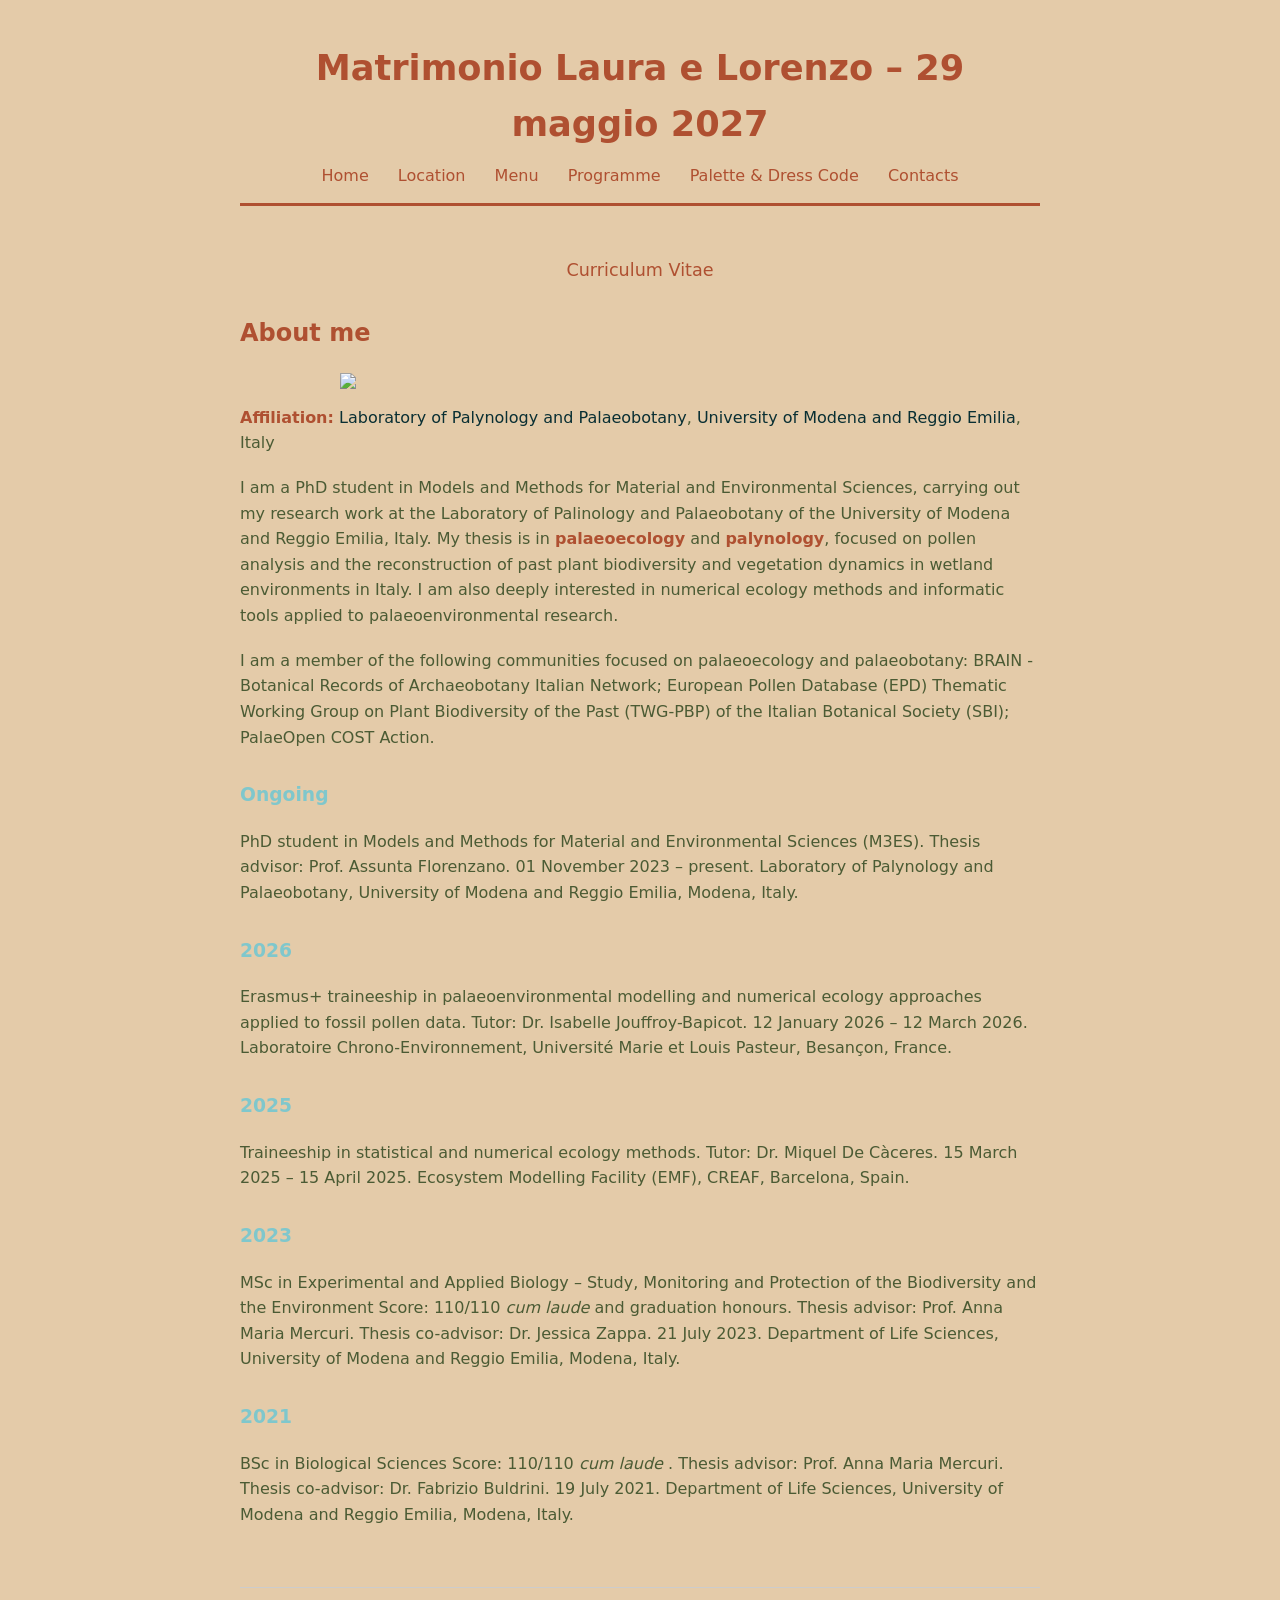
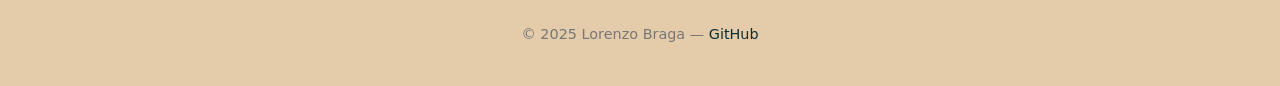
==== contacts.html @ 08efed35 "Create contacts.html" ====
<!DOCTYPE html>
<html lang="en">
<head>
  <meta charset="UTF-8">
  <meta name="viewport" content="width=device-width, initial-scale=1.0">
  <title>L&L 2027 &#9829;</title>
  <link rel="icon" type="image/png" href="favicon.png">
  <link rel="stylesheet" href="style.css">
</head>
<body>
  <header>
    <h1>Matrimonio Laura e Lorenzo &ndash; 29 maggio 2027</h1>
      <nav>
      <a href="index.html">Home</a>
      <a href="location.html">Location</a>
      <a href="menu.html">Menu</a>
      <a href="programme.html">Programme</a>
      <a href="palette-dress.html">Palette & Dress Code</a>
      <a href="contacts.html">Contacts</a>
    </nav>
  </header>

  <main>
	<nav class="allpurpose-nav">
    <a href="#curriculum-vitae">Curriculum Vitae</a>
    </nav>

    <section id="about-picture">
      <h2>About me</h2>
      <img src="profile.jpeg" class="photo" style="display:block; margin:auto; max-width:600px; height:auto;">
      </section>

    <section id="affiliation">
<p>
  <strong>Affiliation:</strong>
  <a href="http://www.palinopaleobot.unimore.it/site/home.html">Laboratory of Palynology and Palaeobotany</a>, 
  <a href="https://www.unimore.it/en">University of Modena and Reggio Emilia</a>, Italy
</p>
    </section>

    <section id="about">
      <p>
        I am a PhD student in Models and Methods for Material and Environmental Sciences, carrying out my research work at the Laboratory of 
        Palinology and Palaeobotany of the University of Modena and Reggio Emilia, Italy. My thesis is in <strong>palaeoecology</strong> and <strong>palynology</strong>, 
        focused on pollen analysis and the reconstruction of past plant biodiversity and vegetation dynamics in wetland environments in Italy. 
        I am also deeply interested in numerical ecology methods and informatic tools applied to palaeoenvironmental research.
      </p>
      <p>
  	    I am a member of the following communities focused on palaeoecology and palaeobotany: BRAIN - Botanical Records of Archaeobotany Italian Network; European Pollen Database (EPD)
        Thematic Working Group on Plant Biodiversity of the Past (TWG-PBP) of the Italian Botanical Society (SBI); 
        PalaeOpen COST Action.
      </p>
    </section>

	<section id="curriculum-vitae">
      <h3>Ongoing</h3>
	  <p>
	  PhD student in Models and Methods for Material and Environmental Sciences (M3ES).
	  Thesis advisor: Prof. Assunta Florenzano.
	  01 November 2023 &ndash; present.
      Laboratory of Palynology and Palaeobotany, University of Modena and Reggio Emilia, Modena, Italy.
	  </p>
	<h3>2026</h3>
    <p>
	  Erasmus+ traineeship in palaeoenvironmental modelling and numerical ecology approaches applied to fossil pollen data.
	  Tutor: Dr. Isabelle Jouffroy-Bapicot.
	  12 January 2026 &ndash; 12 March 2026.
      Laboratoire Chrono-Environnement, Université Marie et Louis Pasteur, Besançon, France.
    </p>
	
	<h3>2025</h3>
    <p>
	 Traineeship in statistical and numerical ecology methods.
	 Tutor: Dr. Miquel De Càceres.
	 15 March 2025 &ndash; 15 April 2025.
	 Ecosystem Modelling Facility (EMF), CREAF, Barcelona, Spain.
    </p>
	
    <h3>2023</h3> 
    <p>
	MSc in Experimental and Applied Biology &ndash; Study, Monitoring and Protection of the Biodiversity and the Environment
	Score: 110/110 <em> cum laude </em> and graduation honours.
	Thesis advisor: Prof. Anna Maria Mercuri.
	Thesis co-advisor: Dr. Jessica Zappa.
	21 July 2023.
	Department of Life Sciences, University of Modena and Reggio Emilia, Modena, Italy.
    </p>
	
	<h3>2021</h3>
	 <p>
    BSc in Biological Sciences
	Score: 110/110 <em> cum laude </em>.
	Thesis advisor: Prof. Anna Maria Mercuri.
	Thesis co-advisor: Dr. Fabrizio Buldrini.
	19 July 2021.
	Department of Life Sciences, University of Modena and Reggio Emilia, Modena, Italy.
      </p>
	  
    </section>
	
  </main>

  <footer>
    <p>© 2025 Lorenzo Braga — <a href="https://github.com/bragalorenzo">GitHub</a></p>
  </footer>
</body>
</html>
---- style.css ----
/* ==============================
   PALETTE & GLOBAL VARS
   ============================== */
:root {
  --primary: #AF5031;       /* Terracotta */
  --primary-light: #FDABA5; /* Cherry Blossom */
  --accent: #7FC7CC;        /* Sky Blue */
  --accent-dark: #092F33;   /* Deep Sea */
  --background: #E4CBA9; /* Sand */
  --text: #4B5B34; /* Moss Green */
}

/* ==============================
   BODY STRUCTURE
   ============================== */
body {
  font-family: system-ui, sans-serif;
  max-width: 800px;
  margin: 40px auto;
  line-height: 1.6;
  color: var(--text);
  background-color: var(--background);
  padding: 0 20px;
}

/* ==============================
   HEADER & MAIN NAV
   ============================== */
header {
  text-align: center;
  margin-bottom: 50px;
  border-bottom: 3px solid var(--primary);
  padding-bottom: 15px;
}

h1 {
  font-size: 2.2em;
  color: var(--primary);
  margin-bottom: 0.2em;
}

nav {
  margin-top: 10px;
}

nav a {
  margin: 0 12px;
  text-decoration: none;
  color: var(--primary);
  font-weight: 500;
  transition: color 0.2s ease, border-bottom 0.2s ease;
}

nav a:hover {
  color: var(--accent);
  border-bottom: 2px solid var(--accent);
}

/* ==============================
   ALL-PURPOSE NAV
   ============================== */

.allpurpose-nav {
  text-align: center;
  margin: 1.5em auto;
   width: 100%;
  font-size: 1.1em;
}

.allpurpose-nav a{
  color: var(--primary);
  text-decoration: none;
  margin: 0 0.5em;
   transition: color 0.2s ease, border-bottom 0.2s ease;
}

/* Visited */
.allpurpose-nav a:visited {
  color: var(--primary);
}

/* hover */

.allpurpose-nav a:hover {
  color: var(--accent);
  border-bottom: 2px solid var(--accent);
  text-decoration: none;
}

/* ==============================
   CONTENT
   ============================== */
main h2 {
  color: var(--primary);
  margin-top: 30px;
}

main h3 {
  color: var(--accent);
  margin-top: 30px;
}

main p {
  margin-bottom: 1.2em;
}

main a,
main a:visited {
  color: var(--accent-dark);
  text-decoration: none;
}

main a:hover {
  color: var(--primary-light);
  text-decoration: underline;
}

strong {
  color: var(--primary);
}

.photo {
  display: block;
  margin: 0 auto 20px
  max-width: 50%;
}

/* ==============================
   FOOTER
   ============================== */
footer {
  text-align: center;
  margin-top: 60px;
  font-size: 0.9em;
  color: #777;
  border-top: 1px solid #ccc;
  padding-top: 20px;
}

footer a {
  color: var(--accent-dark);
  text-decoration: none;
}

footer a:hover {
  color: var(--primary-light);
  text-decoration: underline;
}

/* ==============================
   BUTTONS & HIGHLIGHTS
   ============================== */
button, .btn {
  background-color: var(--primary);
  color: white;
  border: none;
  border-radius: 5px;
  padding: 8px 16px;
  cursor: pointer;
  transition: background-color 0.2s ease;
}

button:hover, .btn:hover {
  background-color: var(--accent-dark);
}

/* ==============================
   IMAGE LINKS
   ============================== */

.image-link img {
  max-width: 200px;
  height: auto;
  display: block;
  margin: 1em auto;
  transition: transform 0.25s ease;
}

.image-link img:hover {
  transform: scale(1.1);
}

/* ==============================
   CONTACTS
   ============================== */
#contacts {
  text-align: center;
  margin: 50px 0;
}

.contact-links {
  display: flex;
  flex-wrap: wrap;
  justify-content: center;
  gap: 30px;
  margin-top: 20px;
}

.contact-icon {
  height: 60px;
  transition: transform 0.2s ease;
}

.contact-icon:hover {
  transform: scale(1.1);
}

.contact-emails {
  margin-top: 30px;
}

.contact-emails a:hover {
  color: var(--primary-light);
  text-decoration: underline;
}

.contact-emails p {
  margin: 5px 0;
  font-size: 1.1rem;
}

.contact-invite {
  margin-top: 25px;
  font-style: italic;
  font-size: 1.2rem;
}
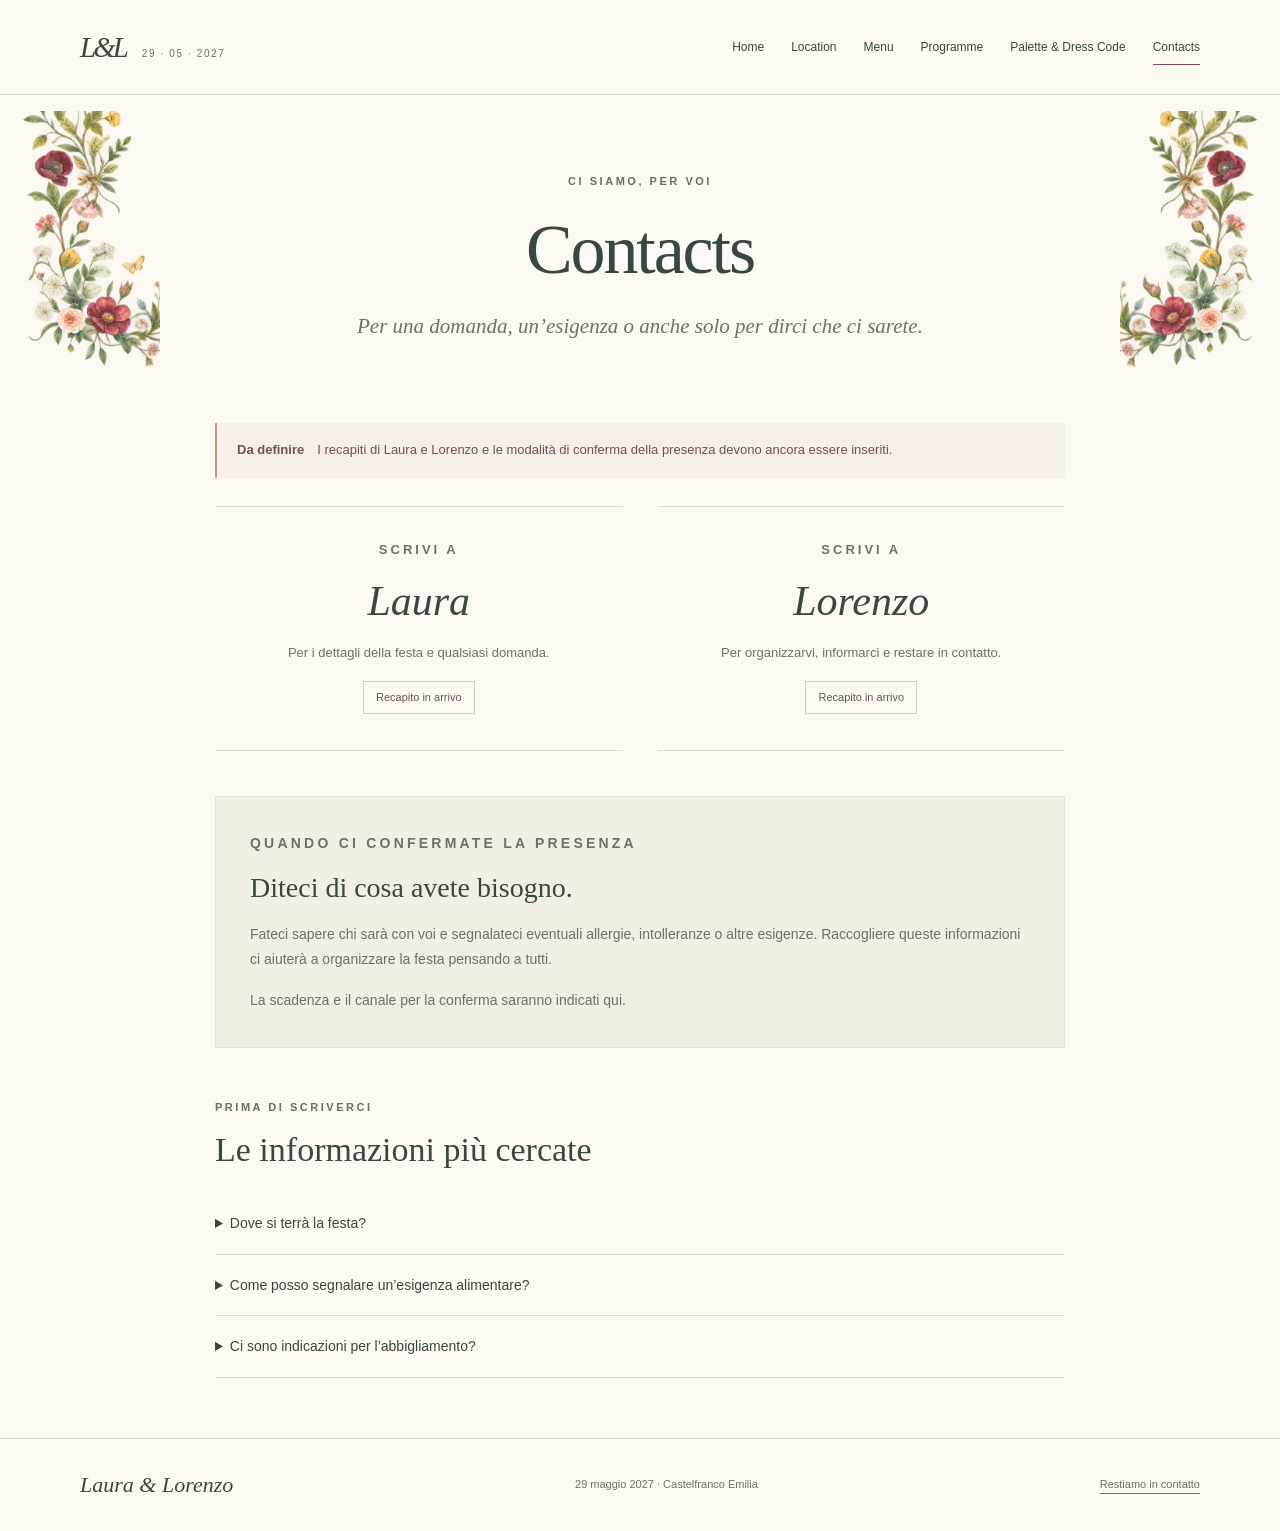
==== commit d8accba2: "Design overhaul First site draft" ====
--- a/contacts.html
+++ b/contacts.html
@@ -1,107 +1,7 @@
 <!DOCTYPE html>
-<html lang="en">
-<head>
-  <meta charset="UTF-8">
-  <meta name="viewport" content="width=device-width, initial-scale=1.0">
-  <title>L&L 2027 &#9829;</title>
-  <link rel="icon" type="image/png" href="favicon.png">
-  <link rel="stylesheet" href="style.css">
-</head>
-<body>
-  <header>
-    <h1>Matrimonio Laura e Lorenzo &ndash; 29 maggio 2027</h1>
-      <nav>
-      <a href="index.html">Home</a>
-      <a href="location.html">Location</a>
-      <a href="menu.html">Menu</a>
-      <a href="programme.html">Programme</a>
-      <a href="palette-dress.html">Palette & Dress Code</a>
-      <a href="contacts.html">Contacts</a>
-    </nav>
-  </header>
-
-  <main>
-	<nav class="allpurpose-nav">
-    <a href="#curriculum-vitae">Curriculum Vitae</a>
-    </nav>
-
-    <section id="about-picture">
-      <h2>About me</h2>
-      <img src="profile.jpeg" class="photo" style="display:block; margin:auto; max-width:600px; height:auto;">
-      </section>
-
-    <section id="affiliation">
-<p>
-  <strong>Affiliation:</strong>
-  <a href="http://www.palinopaleobot.unimore.it/site/home.html">Laboratory of Palynology and Palaeobotany</a>, 
-  <a href="https://www.unimore.it/en">University of Modena and Reggio Emilia</a>, Italy
-</p>
-    </section>
-
-    <section id="about">
-      <p>
-        I am a PhD student in Models and Methods for Material and Environmental Sciences, carrying out my research work at the Laboratory of 
-        Palinology and Palaeobotany of the University of Modena and Reggio Emilia, Italy. My thesis is in <strong>palaeoecology</strong> and <strong>palynology</strong>, 
-        focused on pollen analysis and the reconstruction of past plant biodiversity and vegetation dynamics in wetland environments in Italy. 
-        I am also deeply interested in numerical ecology methods and informatic tools applied to palaeoenvironmental research.
-      </p>
-      <p>
-  	    I am a member of the following communities focused on palaeoecology and palaeobotany: BRAIN - Botanical Records of Archaeobotany Italian Network; European Pollen Database (EPD)
-        Thematic Working Group on Plant Biodiversity of the Past (TWG-PBP) of the Italian Botanical Society (SBI); 
-        PalaeOpen COST Action.
-      </p>
-    </section>
-
-	<section id="curriculum-vitae">
-      <h3>Ongoing</h3>
-	  <p>
-	  PhD student in Models and Methods for Material and Environmental Sciences (M3ES).
-	  Thesis advisor: Prof. Assunta Florenzano.
-	  01 November 2023 &ndash; present.
-      Laboratory of Palynology and Palaeobotany, University of Modena and Reggio Emilia, Modena, Italy.
-	  </p>
-	<h3>2026</h3>
-    <p>
-	  Erasmus+ traineeship in palaeoenvironmental modelling and numerical ecology approaches applied to fossil pollen data.
-	  Tutor: Dr. Isabelle Jouffroy-Bapicot.
-	  12 January 2026 &ndash; 12 March 2026.
-      Laboratoire Chrono-Environnement, Université Marie et Louis Pasteur, Besançon, France.
-    </p>
-	
-	<h3>2025</h3>
-    <p>
-	 Traineeship in statistical and numerical ecology methods.
-	 Tutor: Dr. Miquel De Càceres.
-	 15 March 2025 &ndash; 15 April 2025.
-	 Ecosystem Modelling Facility (EMF), CREAF, Barcelona, Spain.
-    </p>
-	
-    <h3>2023</h3> 
-    <p>
-	MSc in Experimental and Applied Biology &ndash; Study, Monitoring and Protection of the Biodiversity and the Environment
-	Score: 110/110 <em> cum laude </em> and graduation honours.
-	Thesis advisor: Prof. Anna Maria Mercuri.
-	Thesis co-advisor: Dr. Jessica Zappa.
-	21 July 2023.
-	Department of Life Sciences, University of Modena and Reggio Emilia, Modena, Italy.
-    </p>
-	
-	<h3>2021</h3>
-	 <p>
-    BSc in Biological Sciences
-	Score: 110/110 <em> cum laude </em>.
-	Thesis advisor: Prof. Anna Maria Mercuri.
-	Thesis co-advisor: Dr. Fabrizio Buldrini.
-	19 July 2021.
-	Department of Life Sciences, University of Modena and Reggio Emilia, Modena, Italy.
-      </p>
-	  
-    </section>
-	
-  </main>
-
-  <footer>
-    <p>© 2025 Lorenzo Braga — <a href="https://github.com/bragalorenzo">GitHub</a></p>
-  </footer>
-</body>
-</html>
+<html lang="it"><head><meta charset="utf-8"><meta name="viewport" content="width=device-width, initial-scale=1"><title>Contacts · Laura e Lorenzo · 29 maggio 2027</title><meta name="description" content="Il matrimonio di Laura e Lorenzo, 29 maggio 2027. Il programma, la location e tutte le informazioni per festeggiare insieme."><meta name="theme-color" content="#fcf9f3"><link rel="icon" type="image/png" href="favicon.png"><link rel="stylesheet" href="style.css"><script src="site.js" defer></script></head><body><a class="skip-link" href="#main">Vai al contenuto</a>
+<header class="site-header"><div class="wrap header-inner">
+<a class="brand" href="index.html" aria-label="Laura e Lorenzo, Home"><span class="monogram">L&amp;L</span><span class="brand-date">29 · 05 · 2027</span></a>
+<button class="menu-toggle" aria-expanded="true" aria-controls="main-navigation">Menu</button>
+<nav id="main-navigation" class="navigation" aria-label="Navigazione principale"><a href="index.html">Home</a><a href="location.html">Location</a><a href="menu.html">Menu</a><a href="programme.html">Programme</a><a href="palette-dress.html">Palette & Dress Code</a><a href="contacts.html" aria-current="page">Contacts</a></nav>
+</div></header><main id="main"><div class="page-heading"><p class="eyebrow">Ci siamo, per voi</p><h1>Contacts</h1><p class="lede">Per una domanda, un’esigenza o anche solo per dirci che ci sarete.</p></div><div class="wrap page-main"><div class="narrow"><div class="draft-note"><strong>Da definire</strong><span>I recapiti di Laura e Lorenzo e le modalità di conferma della presenza devono ancora essere inseriti.</span></div><div class="contacts-grid"><section class="contact-card"><p class="eyebrow">Scrivi a</p><h2>Laura</h2><p>Per i dettagli della festa e qualsiasi domanda.</p><span class="availability">Recapito in arrivo</span></section><section class="contact-card"><p class="eyebrow">Scrivi a</p><h2>Lorenzo</h2><p>Per organizzarvi, informarci e restare in contatto.</p><span class="availability">Recapito in arrivo</span></section></div><aside class="panel"><p class="eyebrow">Quando ci confermate la presenza</p><h3>Diteci di cosa avete bisogno.</h3><p>Fateci sapere chi sarà con voi e segnalateci eventuali allergie, intolleranze o altre esigenze. Raccogliere queste informazioni ci aiuterà a organizzare la festa pensando a tutti.</p><p>La scadenza e il canale per la conferma saranno indicati qui.</p></aside><section class="faq"><p class="eyebrow">Prima di scriverci</p><h2>Le informazioni più cercate</h2><details><summary>Dove si terrà la festa?</summary><p>All’Agriturismo La Lupa, a Castelfranco Emilia (MO). Trovate la mappa e i collegamenti utili nella pagina <a href="location.html">Location</a>.</p></details><details><summary>Come posso segnalare un’esigenza alimentare?</summary><p>Comunicandola a Laura o Lorenzo quando confermate la presenza. I recapiti saranno aggiunti a questa pagina.</p></details><details><summary>Ci sono indicazioni per l’abbigliamento?</summary><p>La pagina <a href="palette-dress.html">Palette &amp; Dress Code</a> raccoglie la proposta di colori e abbigliamento. Le indicazioni definitive saranno confermate qui sul sito.</p></details></section></div></div></main><footer class="site-footer"><div class="wrap footer-inner"><span class="footer-signature">Laura &amp; Lorenzo</span><span>29 maggio 2027 · Castelfranco Emilia</span><a href="contacts.html">Restiamo in contatto</a></div></footer></body></html>
--- a/style.css
+++ b/style.css
@@ -1,226 +1,9 @@
-/* ==============================
-   PALETTE & GLOBAL VARS
-   ============================== */
-:root {
-  --primary: #AF5031;       /* Terracotta */
-  --primary-light: #FDABA5; /* Cherry Blossom */
-  --accent: #7FC7CC;        /* Sky Blue */
-  --accent-dark: #092F33;   /* Deep Sea */
-  --background: #E4CBA9; /* Sand */
-  --text: #4B5B34; /* Moss Green */
-}
-
-/* ==============================
-   BODY STRUCTURE
-   ============================== */
-body {
-  font-family: system-ui, sans-serif;
-  max-width: 800px;
-  margin: 40px auto;
-  line-height: 1.6;
-  color: var(--text);
-  background-color: var(--background);
-  padding: 0 20px;
-}
-
-/* ==============================
-   HEADER & MAIN NAV
-   ============================== */
-header {
-  text-align: center;
-  margin-bottom: 50px;
-  border-bottom: 3px solid var(--primary);
-  padding-bottom: 15px;
-}
-
-h1 {
-  font-size: 2.2em;
-  color: var(--primary);
-  margin-bottom: 0.2em;
-}
-
-nav {
-  margin-top: 10px;
-}
-
-nav a {
-  margin: 0 12px;
-  text-decoration: none;
-  color: var(--primary);
-  font-weight: 500;
-  transition: color 0.2s ease, border-bottom 0.2s ease;
-}
-
-nav a:hover {
-  color: var(--accent);
-  border-bottom: 2px solid var(--accent);
-}
-
-/* ==============================
-   ALL-PURPOSE NAV
-   ============================== */
-
-.allpurpose-nav {
-  text-align: center;
-  margin: 1.5em auto;
-   width: 100%;
-  font-size: 1.1em;
-}
-
-.allpurpose-nav a{
-  color: var(--primary);
-  text-decoration: none;
-  margin: 0 0.5em;
-   transition: color 0.2s ease, border-bottom 0.2s ease;
-}
-
-/* Visited */
-.allpurpose-nav a:visited {
-  color: var(--primary);
-}
-
-/* hover */
-
-.allpurpose-nav a:hover {
-  color: var(--accent);
-  border-bottom: 2px solid var(--accent);
-  text-decoration: none;
-}
-
-/* ==============================
-   CONTENT
-   ============================== */
-main h2 {
-  color: var(--primary);
-  margin-top: 30px;
-}
-
-main h3 {
-  color: var(--accent);
-  margin-top: 30px;
-}
-
-main p {
-  margin-bottom: 1.2em;
-}
-
-main a,
-main a:visited {
-  color: var(--accent-dark);
-  text-decoration: none;
-}
-
-main a:hover {
-  color: var(--primary-light);
-  text-decoration: underline;
-}
-
-strong {
-  color: var(--primary);
-}
-
-.photo {
-  display: block;
-  margin: 0 auto 20px
-  max-width: 50%;
-}
-
-/* ==============================
-   FOOTER
-   ============================== */
-footer {
-  text-align: center;
-  margin-top: 60px;
-  font-size: 0.9em;
-  color: #777;
-  border-top: 1px solid #ccc;
-  padding-top: 20px;
-}
-
-footer a {
-  color: var(--accent-dark);
-  text-decoration: none;
-}
-
-footer a:hover {
-  color: var(--primary-light);
-  text-decoration: underline;
-}
-
-/* ==============================
-   BUTTONS & HIGHLIGHTS
-   ============================== */
-button, .btn {
-  background-color: var(--primary);
-  color: white;
-  border: none;
-  border-radius: 5px;
-  padding: 8px 16px;
-  cursor: pointer;
-  transition: background-color 0.2s ease;
-}
-
-button:hover, .btn:hover {
-  background-color: var(--accent-dark);
-}
-
-/* ==============================
-   IMAGE LINKS
-   ============================== */
-
-.image-link img {
-  max-width: 200px;
-  height: auto;
-  display: block;
-  margin: 1em auto;
-  transition: transform 0.25s ease;
-}
-
-.image-link img:hover {
-  transform: scale(1.1);
-}
-
-/* ==============================
-   CONTACTS
-   ============================== */
-#contacts {
-  text-align: center;
-  margin: 50px 0;
-}
-
-.contact-links {
-  display: flex;
-  flex-wrap: wrap;
-  justify-content: center;
-  gap: 30px;
-  margin-top: 20px;
-}
-
-.contact-icon {
-  height: 60px;
-  transition: transform 0.2s ease;
-}
-
-.contact-icon:hover {
-  transform: scale(1.1);
-}
-
-.contact-emails {
-  margin-top: 30px;
-}
-
-.contact-emails a:hover {
-  color: var(--primary-light);
-  text-decoration: underline;
-}
-
-.contact-emails p {
-  margin: 5px 0;
-  font-size: 1.1rem;
-}
-
-.contact-invite {
-  margin-top: 25px;
-  font-style: italic;
-  font-size: 1.2rem;
-}
+:root{--paper:#fcf9f3;--ink:#39483e;--muted:#6b7268;--sage:#63745b;--line:#d9dece;--rose:#c99588;--wine:#884454;--cream:#f1eee3;--serif:Georgia,'Times New Roman',serif;--sans:'Segoe UI',Arial,sans-serif}
+*{box-sizing:border-box}html{scroll-behavior:smooth}body{margin:0;background:var(--paper);color:var(--ink);font:16px/1.75 var(--sans);-webkit-font-smoothing:antialiased}a{color:inherit;text-underline-offset:5px}button{font:inherit}a,button{-webkit-tap-highlight-color:transparent}a:focus-visible,button:focus-visible,summary:focus-visible{outline:2px solid var(--wine);outline-offset:6px}img{max-width:100%}h1,h2,h3,p{margin-top:0}h1,h2,h3{font-family:var(--serif);font-weight:400;line-height:1.15}h2{font-size:clamp(32px,4vw,48px)}h3{font-size:27px}p{margin-bottom:1.2em}.eyebrow{font-size:11px;font-weight:600;letter-spacing:.23em;text-transform:uppercase;color:var(--sage)}.skip-link{position:fixed;top:-100px;left:15px;z-index:30;background:var(--paper);padding:10px}.skip-link:focus{top:10px}.wrap{width:min(1120px,calc(100% - 64px));margin:auto}
+.site-header{background:var(--paper);border-bottom:1px solid var(--line)}.header-inner{min-height:94px;display:flex;align-items:center;justify-content:space-between;gap:32px}.brand{text-decoration:none;display:flex;align-items:baseline;gap:16px}.monogram{font:italic 29px var(--serif);letter-spacing:-3px}.brand-date{font-size:10px;letter-spacing:.16em;color:var(--muted)}.navigation{display:flex;align-items:center;gap:27px}.navigation a{font-size:12px;text-decoration:none;padding:12px 0;position:relative}.navigation a:hover{color:var(--wine)}.navigation a[aria-current=page]:after{content:'';position:absolute;height:1px;background:var(--wine);bottom:5px;left:0;right:0}.menu-toggle{display:none;border:1px solid var(--line);background:transparent;padding:7px 12px;color:var(--ink)}
+.hero{position:relative;isolation:isolate;min-height:740px;display:grid;place-items:center;text-align:center;overflow:hidden}.hero-art{position:absolute;z-index:-1;width:min(1320px,100%);height:100%;object-fit:fill;inset:0;margin:auto;pointer-events:none}.hero-copy{padding:42px 0 85px;width:min(650px,62%)}.hero .eyebrow{margin-bottom:31px}.hero h1{font-size:clamp(56px,7.7vw,104px);letter-spacing:-.045em;margin-bottom:18px}.hero h1 span{display:block}.hero .amp{font-size:54px;font-style:italic;color:var(--rose);line-height:.95;margin:13px 0 16px}.hero-intro{font:italic 21px/1.6 var(--serif);color:var(--muted);max-width:390px;margin:0 auto 26px}.hero-date{font-size:13px;letter-spacing:.18em;text-transform:uppercase;margin-bottom:5px}.hero-place{font-size:12px;color:var(--muted);margin-bottom:24px}.button{display:inline-flex;justify-content:center;align-items:center;gap:20px;padding:13px 23px;border:1px solid var(--ink);font-size:12px;letter-spacing:.025em;text-decoration:none;transition:background .2s,color .2s}.button:hover{background:var(--ink);color:var(--paper)}.button.solid{background:var(--ink);color:var(--paper)}.button.solid:hover{background:var(--wine);border-color:var(--wine)}.text-link{display:inline-flex;gap:18px;text-decoration:none;border-bottom:1px solid var(--sage);padding-bottom:4px;font-size:13px}.text-link:hover{color:var(--wine)}.section{padding:90px 0}.section-heading{max-width:680px;margin:0 auto 44px;text-align:center}.section-heading h2{margin:14px 0 23px}.section-heading p:last-child{color:var(--muted);font-size:15px}.intro-grid{display:grid;grid-template-columns:repeat(3,1fr);border-top:1px solid var(--line);border-bottom:1px solid var(--line)}.intro-item{text-align:center;padding:40px 20px}.intro-item+.intro-item{border-left:1px solid var(--line)}.intro-item h3{font-size:25px;margin:15px 0 8px}.intro-item p{font-size:13px;color:var(--muted);margin-bottom:16px}.countdown-band{background:#e9eddf;padding:46px 0;text-align:center}.countdown-band .eyebrow{color:var(--ink)}.countdown-value{font:62px var(--serif);display:inline-block;vertical-align:middle;margin:0 18px}.countdown-label{font:italic 25px var(--serif)}.editorial-links{display:grid;grid-template-columns:1fr 1fr;gap:0 70px}.editorial-link{display:grid;grid-template-columns:40px 1fr 25px;align-items:center;gap:15px;border-bottom:1px solid var(--line);padding:29px 0;text-decoration:none}.editorial-link .number{font:italic 20px var(--serif);color:var(--sage)}.editorial-link h3{font-size:27px;margin-bottom:6px}.editorial-link p{font-size:13px;color:var(--muted);margin-bottom:0}.editorial-link:hover h3{color:var(--wine)}.closing{text-align:center;padding:58px 0 80px}.closing p{font:italic 26px var(--serif);color:var(--sage);margin-bottom:15px}.closing span{font-size:10px;letter-spacing:.2em;text-transform:uppercase}
+.page-heading{position:relative;text-align:center;padding:77px 24px 53px;overflow:hidden}.page-heading:before,.page-heading:after{content:'';position:absolute;background:url('assets/botanical-frame.png') no-repeat;background-size:600px 400px;width:140px;height:260px;top:16px;opacity:.8;pointer-events:none}.page-heading:before{left:20px;background-position:left bottom}.page-heading:after{right:20px;background-position:right bottom}.page-heading h1{font-size:clamp(46px,6vw,70px);margin:19px 0 20px;letter-spacing:-.03em}.page-heading .lede{font:italic 21px/1.5 var(--serif);color:var(--muted);max-width:620px;margin:0 auto}.page-main{padding-bottom:60px}.content-grid{display:grid;grid-template-columns:1.15fr 1fr;gap:65px;align-items:start;margin-top:25px}.content-grid h2{font-size:38px;margin:15px 0 22px}.content-grid p{font-size:15px;color:var(--muted)}.panel{padding:34px;background:var(--cream);border:1px solid #e2e1d6}.panel h3{font-size:28px;margin:13px 0 18px}.panel p{font-size:14px;color:var(--muted)}.panel p:last-child{margin-bottom:0}.link-row{display:flex;flex-wrap:wrap;gap:15px;margin-top:28px}.detail-line{border-top:1px solid var(--line);padding-top:23px;margin-top:30px}.note{font-size:13px;color:var(--muted)}.draft-note{display:flex;gap:13px;align-items:flex-start;border-left:2px solid var(--rose);padding:16px 20px;background:#f6eee8;font-size:13px;color:#6e554c;margin:28px 0}.draft-note strong{white-space:nowrap;font-weight:600}.map-panel{margin-top:55px}.map-panel iframe{width:100%;height:380px;border:1px solid var(--line);display:block;background:var(--cream)}.map-panel>p{margin:15px 0 0;font-size:12px;color:var(--muted)}.narrow{max-width:850px;margin:auto}.menu-paper{position:relative;margin:16px auto 45px;padding:57px 65px;text-align:center;background:#fffcf7;border:1px solid var(--line);max-width:700px}.menu-paper:before{content:'';position:absolute;inset:10px;border:1px solid #e9e4da;pointer-events:none}.menu-paper>h2{font:italic 46px var(--serif);margin-bottom:30px}.course{padding:22px 0}.course+.course{border-top:1px solid var(--line)}.course h3{font-size:27px;margin-bottom:10px}.course p{font-size:14px;color:var(--muted);margin-bottom:0}.small-star{font-size:18px;color:var(--rose)}.timeline{list-style:none;padding:0;margin:15px 0 50px;position:relative}.timeline:before{content:'';position:absolute;left:173px;top:28px;bottom:55px;border-left:1px solid var(--line)}.timeline li{display:grid;grid-template-columns:145px 1fr;gap:59px;padding:30px 0;position:relative}.timeline li:before{content:'';position:absolute;left:168px;top:38px;width:9px;height:9px;border-radius:50%;background:var(--sage);outline:7px solid var(--paper)}.timeline .time{font-size:11px;letter-spacing:.07em;color:var(--muted);padding-top:6px;text-align:right}.timeline h2{font-size:32px;margin-bottom:12px}.timeline p{font-size:14px;color:var(--muted);margin:0}.timeline .step{display:block;font-size:9px;letter-spacing:.15em;color:var(--sage);text-transform:uppercase}.palette{display:grid;grid-template-columns:repeat(5,1fr);gap:22px;margin:38px 0 45px}.swatch{text-align:center}.swatch-color{aspect-ratio:1;border-radius:50%;border:1px solid #0000000c;max-width:120px;margin:0 auto 16px}.swatch span{display:block;font:19px var(--serif)}.swatch small{display:block;font-size:10px;letter-spacing:.08em;color:var(--muted);margin-top:7px}.dress-grid{display:grid;grid-template-columns:1fr 1fr;gap:30px;margin-top:35px}.dress-grid h2{font-size:30px}.dress-grid p{font-size:14px;color:var(--muted)}.contacts-grid{display:grid;grid-template-columns:1fr 1fr;gap:35px;margin:20px 0 45px}.contact-card{border-top:1px solid var(--line);border-bottom:1px solid var(--line);padding:32px 12px 36px;text-align:center}.contact-card h2{font:italic 42px var(--serif);margin-bottom:17px}.contact-card p{font-size:13px;color:var(--muted)}.availability{display:inline-block;font-size:11px;color:#70534a;border:1px solid #dbc5b9;padding:6px 12px}.faq{margin-top:50px}.faq h2{font-size:34px;margin-bottom:24px}.faq details{border-bottom:1px solid var(--line);padding:18px 0}.faq summary{cursor:pointer;font-size:14px}.faq details p{padding-top:16px;font-size:14px;color:var(--muted);margin-bottom:0}.site-footer{border-top:1px solid var(--line);padding:33px 0}.footer-inner{display:flex;align-items:center;justify-content:space-between;gap:22px;font-size:11px;color:var(--muted)}.footer-signature{font:italic 22px var(--serif);color:var(--ink)}.footer-inner a{font-size:11px}.mobile-only{display:none}
+@media(min-width:1600px){.hero{min-height:820px}}
+@media(max-width:950px){.navigation{gap:16px}.brand-date{display:none}.hero{min-height:700px}.hero-copy{width:65%}.content-grid{gap:35px}.page-heading:before{left:-40px}.page-heading:after{right:-40px}}
+@media(max-width:700px){.wrap{width:calc(100% - 40px)}.header-inner{min-height:74px;flex-wrap:wrap;gap:0}.brand-date{display:inline}.menu-toggle{display:block}.navigation{width:100%;padding:7px 0 20px;display:grid;grid-template-columns:1fr 1fr;gap:5px 22px}.menu-ready .navigation[hidden]{display:none}.navigation a{font-size:13px;padding:10px 0}.hero{min-height:665px}.hero-art{width:150%;max-width:none;left:-25%;object-fit:fill;opacity:.82}.hero-copy{width:69%;padding:34px 0 74px}.hero h1{font-size:60px}.hero .amp{font-size:39px}.hero .eyebrow{font-size:9px;letter-spacing:.18em;margin-bottom:24px}.hero-intro{font-size:18px;max-width:250px;margin-bottom:22px}.hero-date{font-size:11px;letter-spacing:.12em}.hero-place{font-size:11px;line-height:1.8}.hero .button{font-size:11px;padding:11px 16px}.section{padding:62px 0}.section-heading h2{font-size:35px}.intro-grid{grid-template-columns:1fr}.intro-item{padding:28px 18px}.intro-item+.intro-item{border-left:0;border-top:1px solid var(--line)}.countdown-band{padding:32px 0}.countdown-value{font-size:51px;margin:0 10px}.countdown-label{font-size:20px}.editorial-links{grid-template-columns:1fr}.editorial-link h3{font-size:25px}.closing{padding:30px 0 50px}.closing p{font-size:23px}.page-heading{padding:53px 35px 35px}.page-heading:before,.page-heading:after{opacity:.3;width:80px;top:20px}.page-heading:before{left:-25px}.page-heading:after{right:-25px}.page-heading .lede{font-size:19px}.content-grid{grid-template-columns:1fr;gap:30px;margin-top:12px}.content-grid h2{font-size:34px}.panel{padding:26px}.link-row{gap:12px}.map-panel{margin-top:35px}.map-panel iframe{height:290px}.draft-note{display:block;padding:14px 17px}.draft-note strong{display:block;margin-bottom:3px}.menu-paper{padding:38px 24px}.menu-paper>h2{font-size:39px}.timeline:before{left:90px}.timeline li{grid-template-columns:72px 1fr;gap:37px}.timeline li:before{left:86px}.timeline h2{font-size:27px}.timeline .time{font-size:10px}.palette{gap:12px;grid-template-columns:repeat(3,1fr)}.swatch span{font-size:17px}.swatch-color{max-width:95px}.dress-grid,.contacts-grid{grid-template-columns:1fr;gap:20px}.footer-inner{flex-direction:column;text-align:center;gap:10px}.footer-signature{font-size:23px}.page-main{padding-bottom:40px}}
+@media(prefers-reduced-motion:reduce){html{scroll-behavior:auto}*{transition:none!important}}
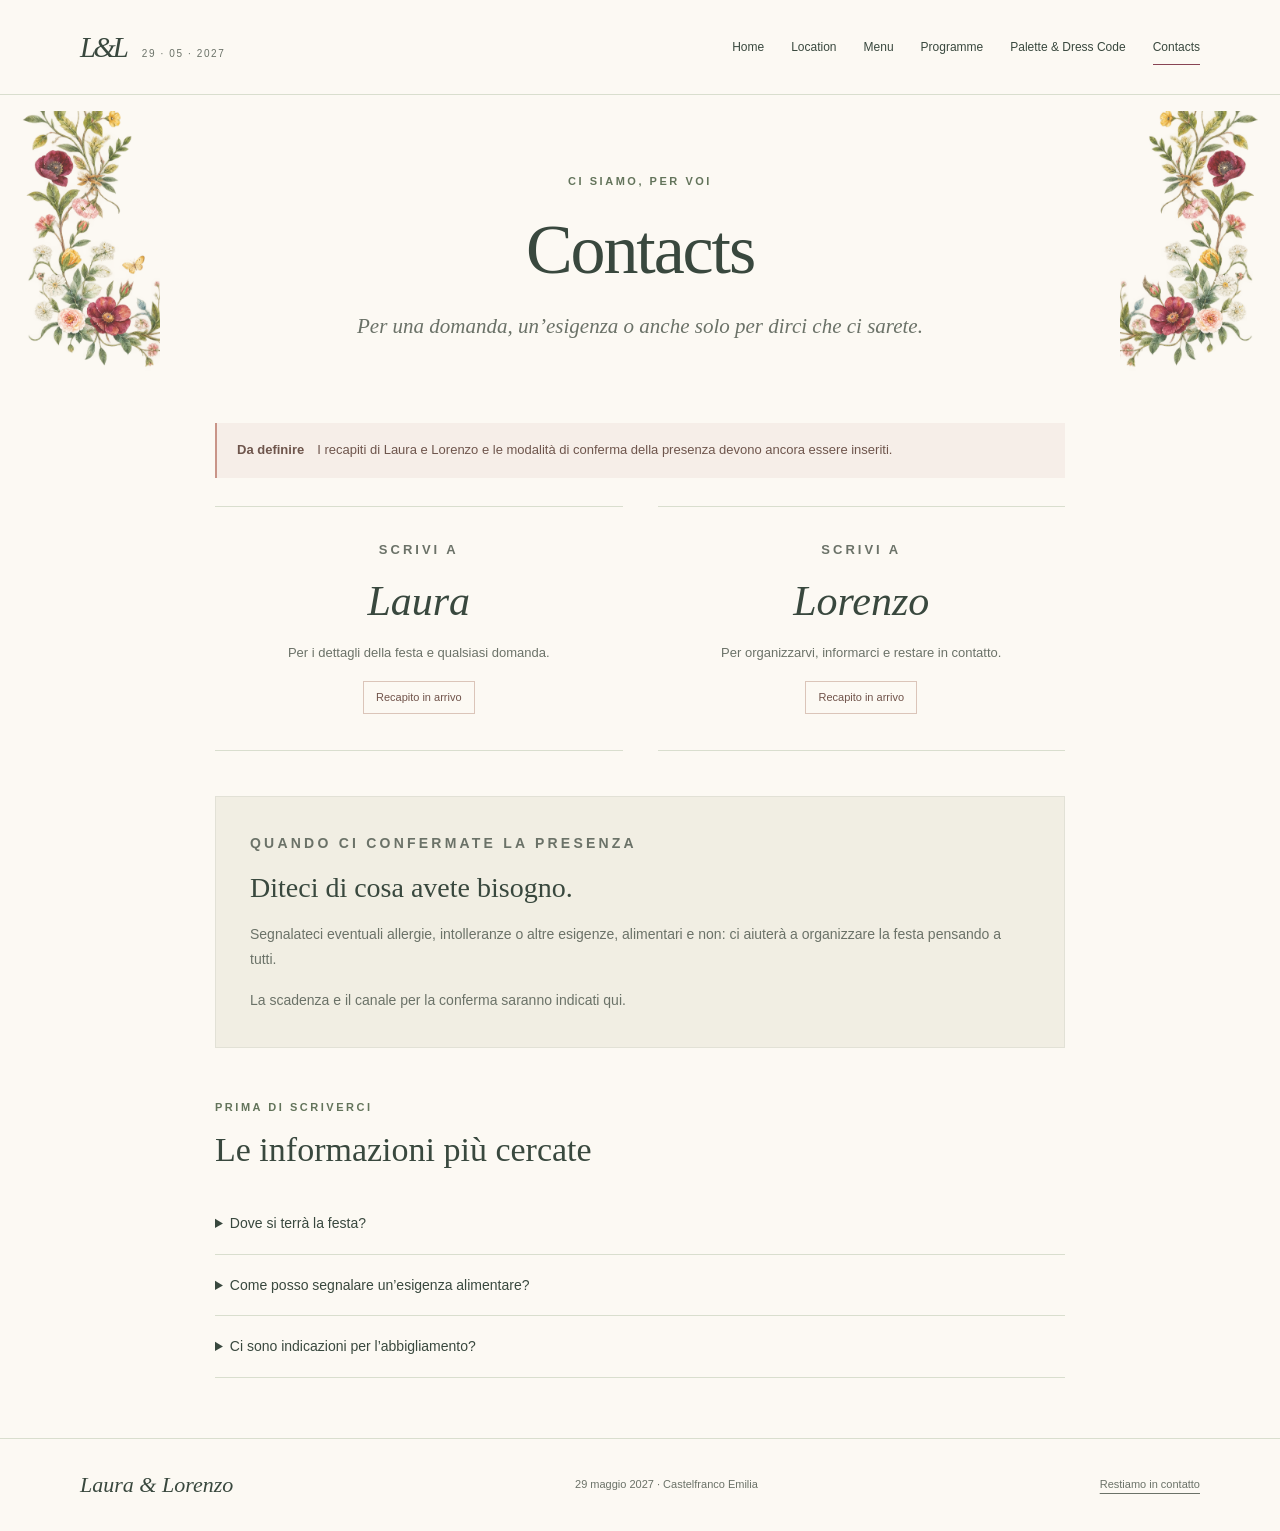
==== commit 1dd42d6c: "Update contacts.html" ====
--- a/contacts.html
+++ b/contacts.html
@@ -4,4 +4,4 @@
 <a class="brand" href="index.html" aria-label="Laura e Lorenzo, Home"><span class="monogram">L&amp;L</span><span class="brand-date">29 · 05 · 2027</span></a>
 <button class="menu-toggle" aria-expanded="true" aria-controls="main-navigation">Menu</button>
 <nav id="main-navigation" class="navigation" aria-label="Navigazione principale"><a href="index.html">Home</a><a href="location.html">Location</a><a href="menu.html">Menu</a><a href="programme.html">Programme</a><a href="palette-dress.html">Palette & Dress Code</a><a href="contacts.html" aria-current="page">Contacts</a></nav>
-</div></header><main id="main"><div class="page-heading"><p class="eyebrow">Ci siamo, per voi</p><h1>Contacts</h1><p class="lede">Per una domanda, un’esigenza o anche solo per dirci che ci sarete.</p></div><div class="wrap page-main"><div class="narrow"><div class="draft-note"><strong>Da definire</strong><span>I recapiti di Laura e Lorenzo e le modalità di conferma della presenza devono ancora essere inseriti.</span></div><div class="contacts-grid"><section class="contact-card"><p class="eyebrow">Scrivi a</p><h2>Laura</h2><p>Per i dettagli della festa e qualsiasi domanda.</p><span class="availability">Recapito in arrivo</span></section><section class="contact-card"><p class="eyebrow">Scrivi a</p><h2>Lorenzo</h2><p>Per organizzarvi, informarci e restare in contatto.</p><span class="availability">Recapito in arrivo</span></section></div><aside class="panel"><p class="eyebrow">Quando ci confermate la presenza</p><h3>Diteci di cosa avete bisogno.</h3><p>Fateci sapere chi sarà con voi e segnalateci eventuali allergie, intolleranze o altre esigenze. Raccogliere queste informazioni ci aiuterà a organizzare la festa pensando a tutti.</p><p>La scadenza e il canale per la conferma saranno indicati qui.</p></aside><section class="faq"><p class="eyebrow">Prima di scriverci</p><h2>Le informazioni più cercate</h2><details><summary>Dove si terrà la festa?</summary><p>All’Agriturismo La Lupa, a Castelfranco Emilia (MO). Trovate la mappa e i collegamenti utili nella pagina <a href="location.html">Location</a>.</p></details><details><summary>Come posso segnalare un’esigenza alimentare?</summary><p>Comunicandola a Laura o Lorenzo quando confermate la presenza. I recapiti saranno aggiunti a questa pagina.</p></details><details><summary>Ci sono indicazioni per l’abbigliamento?</summary><p>La pagina <a href="palette-dress.html">Palette &amp; Dress Code</a> raccoglie la proposta di colori e abbigliamento. Le indicazioni definitive saranno confermate qui sul sito.</p></details></section></div></div></main><footer class="site-footer"><div class="wrap footer-inner"><span class="footer-signature">Laura &amp; Lorenzo</span><span>29 maggio 2027 · Castelfranco Emilia</span><a href="contacts.html">Restiamo in contatto</a></div></footer></body></html>+</div></header><main id="main"><div class="page-heading"><p class="eyebrow">Ci siamo, per voi</p><h1>Contacts</h1><p class="lede">Per una domanda, un’esigenza o anche solo per dirci che ci sarete.</p></div><div class="wrap page-main"><div class="narrow"><div class="draft-note"><strong>Da definire</strong><span>I recapiti di Laura e Lorenzo e le modalità di conferma della presenza devono ancora essere inseriti.</span></div><div class="contacts-grid"><section class="contact-card"><p class="eyebrow">Scrivi a</p><h2>Laura</h2><p>Per i dettagli della festa e qualsiasi domanda.</p><span class="availability">Recapito in arrivo</span></section><section class="contact-card"><p class="eyebrow">Scrivi a</p><h2>Lorenzo</h2><p>Per organizzarvi, informarci e restare in contatto.</p><span class="availability">Recapito in arrivo</span></section></div><aside class="panel"><p class="eyebrow">Quando ci confermate la presenza</p><h3>Diteci di cosa avete bisogno.</h3><p>Segnalateci eventuali allergie, intolleranze o altre esigenze, alimentari e non: ci aiuterà a organizzare la festa pensando a tutti.</p><p>La scadenza e il canale per la conferma saranno indicati qui.</p></aside><section class="faq"><p class="eyebrow">Prima di scriverci</p><h2>Le informazioni più cercate</h2><details><summary>Dove si terrà la festa?</summary><p>All’Agriturismo La Lupa, a Castelfranco Emilia (MO). Trovate la mappa e i collegamenti utili nella pagina <a href="location.html">Location</a>.</p></details><details><summary>Come posso segnalare un’esigenza alimentare?</summary><p>Comunicandola a Laura o Lorenzo quando confermate la presenza. I recapiti saranno aggiunti a questa pagina.</p></details><details><summary>Ci sono indicazioni per l’abbigliamento?</summary><p>La pagina <a href="palette-dress.html">Palette &amp; Dress Code</a> raccoglie la proposta di colori e abbigliamento. Le indicazioni definitive saranno confermate qui sul sito.</p></details></section></div></div></main><footer class="site-footer"><div class="wrap footer-inner"><span class="footer-signature">Laura &amp; Lorenzo</span><span>29 maggio 2027 · Castelfranco Emilia</span><a href="contacts.html">Restiamo in contatto</a></div></footer></body></html>
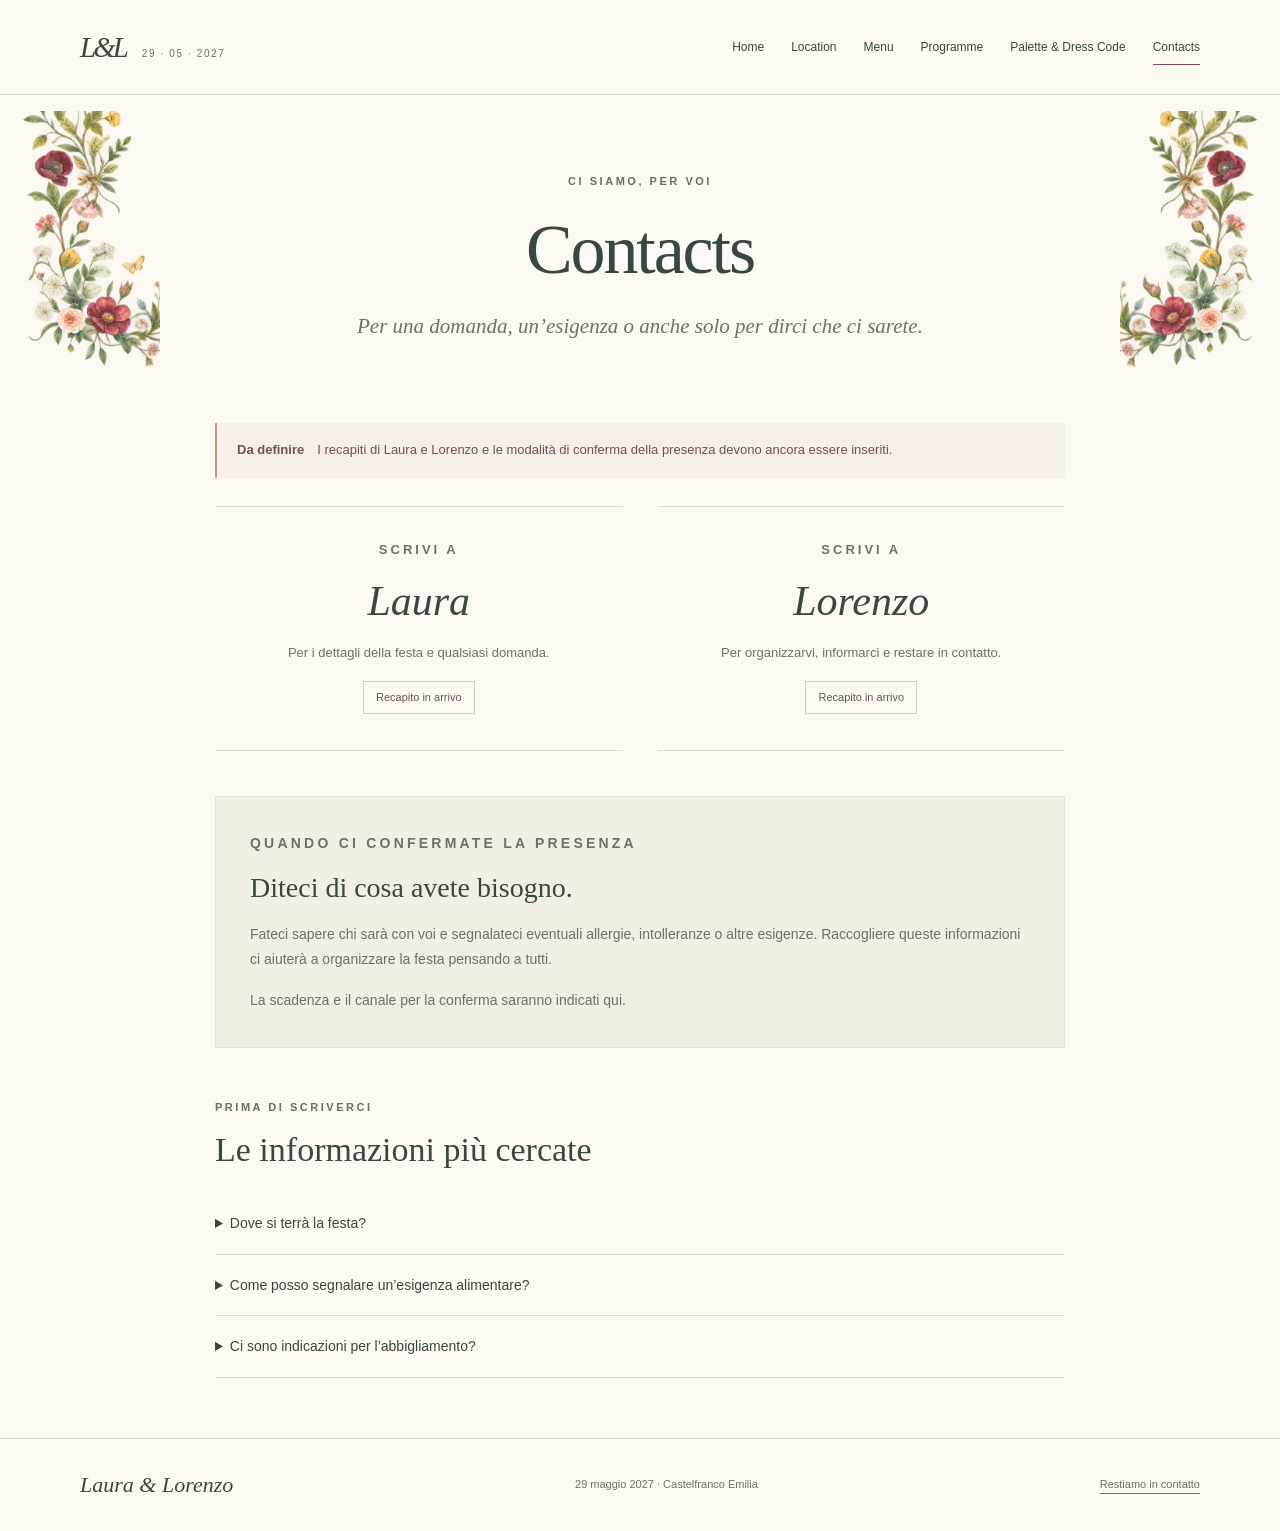
==== commit 2571a85c: "Code refactored + indented" ====
--- a/contacts.html
+++ b/contacts.html
@@ -1,7 +1,126 @@
-<!DOCTYPE html>
-<html lang="it"><head><meta charset="utf-8"><meta name="viewport" content="width=device-width, initial-scale=1"><title>Contacts · Laura e Lorenzo · 29 maggio 2027</title><meta name="description" content="Il matrimonio di Laura e Lorenzo, 29 maggio 2027. Il programma, la location e tutte le informazioni per festeggiare insieme."><meta name="theme-color" content="#fcf9f3"><link rel="icon" type="image/png" href="favicon.png"><link rel="stylesheet" href="style.css"><script src="site.js" defer></script></head><body><a class="skip-link" href="#main">Vai al contenuto</a>
-<header class="site-header"><div class="wrap header-inner">
-<a class="brand" href="index.html" aria-label="Laura e Lorenzo, Home"><span class="monogram">L&amp;L</span><span class="brand-date">29 · 05 · 2027</span></a>
-<button class="menu-toggle" aria-expanded="true" aria-controls="main-navigation">Menu</button>
-<nav id="main-navigation" class="navigation" aria-label="Navigazione principale"><a href="index.html">Home</a><a href="location.html">Location</a><a href="menu.html">Menu</a><a href="programme.html">Programme</a><a href="palette-dress.html">Palette & Dress Code</a><a href="contacts.html" aria-current="page">Contacts</a></nav>
-</div></header><main id="main"><div class="page-heading"><p class="eyebrow">Ci siamo, per voi</p><h1>Contacts</h1><p class="lede">Per una domanda, un’esigenza o anche solo per dirci che ci sarete.</p></div><div class="wrap page-main"><div class="narrow"><div class="draft-note"><strong>Da definire</strong><span>I recapiti di Laura e Lorenzo e le modalità di conferma della presenza devono ancora essere inseriti.</span></div><div class="contacts-grid"><section class="contact-card"><p class="eyebrow">Scrivi a</p><h2>Laura</h2><p>Per i dettagli della festa e qualsiasi domanda.</p><span class="availability">Recapito in arrivo</span></section><section class="contact-card"><p class="eyebrow">Scrivi a</p><h2>Lorenzo</h2><p>Per organizzarvi, informarci e restare in contatto.</p><span class="availability">Recapito in arrivo</span></section></div><aside class="panel"><p class="eyebrow">Quando ci confermate la presenza</p><h3>Diteci di cosa avete bisogno.</h3><p>Segnalateci eventuali allergie, intolleranze o altre esigenze, alimentari e non: ci aiuterà a organizzare la festa pensando a tutti.</p><p>La scadenza e il canale per la conferma saranno indicati qui.</p></aside><section class="faq"><p class="eyebrow">Prima di scriverci</p><h2>Le informazioni più cercate</h2><details><summary>Dove si terrà la festa?</summary><p>All’Agriturismo La Lupa, a Castelfranco Emilia (MO). Trovate la mappa e i collegamenti utili nella pagina <a href="location.html">Location</a>.</p></details><details><summary>Come posso segnalare un’esigenza alimentare?</summary><p>Comunicandola a Laura o Lorenzo quando confermate la presenza. I recapiti saranno aggiunti a questa pagina.</p></details><details><summary>Ci sono indicazioni per l’abbigliamento?</summary><p>La pagina <a href="palette-dress.html">Palette &amp; Dress Code</a> raccoglie la proposta di colori e abbigliamento. Le indicazioni definitive saranno confermate qui sul sito.</p></details></section></div></div></main><footer class="site-footer"><div class="wrap footer-inner"><span class="footer-signature">Laura &amp; Lorenzo</span><span>29 maggio 2027 · Castelfranco Emilia</span><a href="contacts.html">Restiamo in contatto</a></div></footer></body></html>
+<!doctype html>
+<html lang="it">
+  <head>
+    <meta charset="utf-8" />
+    <meta name="viewport" content="width=device-width, initial-scale=1" />
+    <title>Contacts · Laura e Lorenzo · 29 maggio 2027</title>
+    <meta
+      name="description"
+      content="Il matrimonio di Laura e Lorenzo, 29 maggio 2027. Il programma, la location e tutte le informazioni per festeggiare insieme."
+    />
+    <meta name="theme-color" content="#fcf9f3" />
+    <link rel="icon" type="image/png" href="favicon.png" />
+    <link rel="stylesheet" href="style.css" />
+    <script src="site.js" defer></script>
+  </head>
+  <body>
+    <a class="skip-link" href="#main">Vai al contenuto</a>
+    <header class="site-header">
+      <div class="wrap header-inner">
+        <a class="brand" href="index.html" aria-label="Laura e Lorenzo, Home">
+          <span class="monogram">L&amp;L</span>
+          <span class="brand-date">29 · 05 · 2027</span>
+        </a>
+        <button
+          class="menu-toggle"
+          aria-expanded="true"
+          aria-controls="main-navigation"
+        >
+          Menu
+        </button>
+        <nav
+          id="main-navigation"
+          class="navigation"
+          aria-label="Navigazione principale"
+        >
+          <a href="index.html">Home</a>
+          <a href="location.html">Location</a>
+          <a href="menu.html">Menu</a>
+          <a href="programme.html">Programme</a>
+          <a href="palette-dress.html">Palette & Dress Code</a>
+          <a href="contacts.html" aria-current="page">Contacts</a>
+        </nav>
+      </div>
+    </header>
+    <main id="main">
+      <div class="page-heading">
+        <p class="eyebrow">Ci siamo, per voi</p>
+        <h1>Contacts</h1>
+        <p class="lede">
+          Per una domanda, un’esigenza o anche solo per dirci che ci sarete.
+        </p>
+      </div>
+      <div class="wrap page-main">
+        <div class="narrow">
+          <div class="draft-note">
+            <strong>Da definire</strong>
+            <span>
+              I recapiti di Laura e Lorenzo e le modalità di conferma della
+              presenza devono ancora essere inseriti.
+            </span>
+          </div>
+          <div class="contacts-grid">
+            <section class="contact-card">
+              <p class="eyebrow">Scrivi a</p>
+              <h2>Laura</h2>
+              <p>Per i dettagli della festa e qualsiasi domanda.</p>
+              <span class="availability">Recapito in arrivo</span>
+            </section>
+            <section class="contact-card">
+              <p class="eyebrow">Scrivi a</p>
+              <h2>Lorenzo</h2>
+              <p>Per organizzarvi, informarci e restare in contatto.</p>
+              <span class="availability">Recapito in arrivo</span>
+            </section>
+          </div>
+          <aside class="panel">
+            <p class="eyebrow">Quando ci confermate la presenza</p>
+            <h3>Diteci di cosa avete bisogno.</h3>
+            <p>
+              Fateci sapere chi sarà con voi e segnalateci eventuali allergie,
+              intolleranze o altre esigenze. Raccogliere queste informazioni ci
+              aiuterà a organizzare la festa pensando a tutti.
+            </p>
+            <p>La scadenza e il canale per la conferma saranno indicati qui.</p>
+          </aside>
+          <section class="faq">
+            <p class="eyebrow">Prima di scriverci</p>
+            <h2>Le informazioni più cercate</h2>
+            <details>
+              <summary>Dove si terrà la festa?</summary>
+              <p>
+                All’Agriturismo La Lupa, a Castelfranco Emilia (MO). Trovate la
+                mappa e i collegamenti utili nella pagina
+                <a href="location.html">Location</a>
+                .
+              </p>
+            </details>
+            <details>
+              <summary>Come posso segnalare un’esigenza alimentare?</summary>
+              <p>
+                Comunicandola a Laura o Lorenzo quando confermate la presenza. I
+                recapiti saranno aggiunti a questa pagina.
+              </p>
+            </details>
+            <details>
+              <summary>Ci sono indicazioni per l’abbigliamento?</summary>
+              <p>
+                La pagina
+                <a href="palette-dress.html">Palette &amp; Dress Code</a>
+                raccoglie la proposta di colori e abbigliamento. Le indicazioni
+                definitive saranno confermate qui sul sito.
+              </p>
+            </details>
+          </section>
+        </div>
+      </div>
+    </main>
+    <footer class="site-footer">
+      <div class="wrap footer-inner">
+        <span class="footer-signature">Laura &amp; Lorenzo</span>
+        <span>29 maggio 2027 · Castelfranco Emilia</span>
+        <a href="contacts.html">Restiamo in contatto</a>
+      </div>
+    </footer>
+  </body>
+</html>
--- a/style.css
+++ b/style.css
@@ -1,9 +1,902 @@
-:root{--paper:#fcf9f3;--ink:#39483e;--muted:#6b7268;--sage:#63745b;--line:#d9dece;--rose:#c99588;--wine:#884454;--cream:#f1eee3;--serif:Georgia,'Times New Roman',serif;--sans:'Segoe UI',Arial,sans-serif}
-*{box-sizing:border-box}html{scroll-behavior:smooth}body{margin:0;background:var(--paper);color:var(--ink);font:16px/1.75 var(--sans);-webkit-font-smoothing:antialiased}a{color:inherit;text-underline-offset:5px}button{font:inherit}a,button{-webkit-tap-highlight-color:transparent}a:focus-visible,button:focus-visible,summary:focus-visible{outline:2px solid var(--wine);outline-offset:6px}img{max-width:100%}h1,h2,h3,p{margin-top:0}h1,h2,h3{font-family:var(--serif);font-weight:400;line-height:1.15}h2{font-size:clamp(32px,4vw,48px)}h3{font-size:27px}p{margin-bottom:1.2em}.eyebrow{font-size:11px;font-weight:600;letter-spacing:.23em;text-transform:uppercase;color:var(--sage)}.skip-link{position:fixed;top:-100px;left:15px;z-index:30;background:var(--paper);padding:10px}.skip-link:focus{top:10px}.wrap{width:min(1120px,calc(100% - 64px));margin:auto}
-.site-header{background:var(--paper);border-bottom:1px solid var(--line)}.header-inner{min-height:94px;display:flex;align-items:center;justify-content:space-between;gap:32px}.brand{text-decoration:none;display:flex;align-items:baseline;gap:16px}.monogram{font:italic 29px var(--serif);letter-spacing:-3px}.brand-date{font-size:10px;letter-spacing:.16em;color:var(--muted)}.navigation{display:flex;align-items:center;gap:27px}.navigation a{font-size:12px;text-decoration:none;padding:12px 0;position:relative}.navigation a:hover{color:var(--wine)}.navigation a[aria-current=page]:after{content:'';position:absolute;height:1px;background:var(--wine);bottom:5px;left:0;right:0}.menu-toggle{display:none;border:1px solid var(--line);background:transparent;padding:7px 12px;color:var(--ink)}
-.hero{position:relative;isolation:isolate;min-height:740px;display:grid;place-items:center;text-align:center;overflow:hidden}.hero-art{position:absolute;z-index:-1;width:min(1320px,100%);height:100%;object-fit:fill;inset:0;margin:auto;pointer-events:none}.hero-copy{padding:42px 0 85px;width:min(650px,62%)}.hero .eyebrow{margin-bottom:31px}.hero h1{font-size:clamp(56px,7.7vw,104px);letter-spacing:-.045em;margin-bottom:18px}.hero h1 span{display:block}.hero .amp{font-size:54px;font-style:italic;color:var(--rose);line-height:.95;margin:13px 0 16px}.hero-intro{font:italic 21px/1.6 var(--serif);color:var(--muted);max-width:390px;margin:0 auto 26px}.hero-date{font-size:13px;letter-spacing:.18em;text-transform:uppercase;margin-bottom:5px}.hero-place{font-size:12px;color:var(--muted);margin-bottom:24px}.button{display:inline-flex;justify-content:center;align-items:center;gap:20px;padding:13px 23px;border:1px solid var(--ink);font-size:12px;letter-spacing:.025em;text-decoration:none;transition:background .2s,color .2s}.button:hover{background:var(--ink);color:var(--paper)}.button.solid{background:var(--ink);color:var(--paper)}.button.solid:hover{background:var(--wine);border-color:var(--wine)}.text-link{display:inline-flex;gap:18px;text-decoration:none;border-bottom:1px solid var(--sage);padding-bottom:4px;font-size:13px}.text-link:hover{color:var(--wine)}.section{padding:90px 0}.section-heading{max-width:680px;margin:0 auto 44px;text-align:center}.section-heading h2{margin:14px 0 23px}.section-heading p:last-child{color:var(--muted);font-size:15px}.intro-grid{display:grid;grid-template-columns:repeat(3,1fr);border-top:1px solid var(--line);border-bottom:1px solid var(--line)}.intro-item{text-align:center;padding:40px 20px}.intro-item+.intro-item{border-left:1px solid var(--line)}.intro-item h3{font-size:25px;margin:15px 0 8px}.intro-item p{font-size:13px;color:var(--muted);margin-bottom:16px}.countdown-band{background:#e9eddf;padding:46px 0;text-align:center}.countdown-band .eyebrow{color:var(--ink)}.countdown-value{font:62px var(--serif);display:inline-block;vertical-align:middle;margin:0 18px}.countdown-label{font:italic 25px var(--serif)}.editorial-links{display:grid;grid-template-columns:1fr 1fr;gap:0 70px}.editorial-link{display:grid;grid-template-columns:40px 1fr 25px;align-items:center;gap:15px;border-bottom:1px solid var(--line);padding:29px 0;text-decoration:none}.editorial-link .number{font:italic 20px var(--serif);color:var(--sage)}.editorial-link h3{font-size:27px;margin-bottom:6px}.editorial-link p{font-size:13px;color:var(--muted);margin-bottom:0}.editorial-link:hover h3{color:var(--wine)}.closing{text-align:center;padding:58px 0 80px}.closing p{font:italic 26px var(--serif);color:var(--sage);margin-bottom:15px}.closing span{font-size:10px;letter-spacing:.2em;text-transform:uppercase}
-.page-heading{position:relative;text-align:center;padding:77px 24px 53px;overflow:hidden}.page-heading:before,.page-heading:after{content:'';position:absolute;background:url('assets/botanical-frame.png') no-repeat;background-size:600px 400px;width:140px;height:260px;top:16px;opacity:.8;pointer-events:none}.page-heading:before{left:20px;background-position:left bottom}.page-heading:after{right:20px;background-position:right bottom}.page-heading h1{font-size:clamp(46px,6vw,70px);margin:19px 0 20px;letter-spacing:-.03em}.page-heading .lede{font:italic 21px/1.5 var(--serif);color:var(--muted);max-width:620px;margin:0 auto}.page-main{padding-bottom:60px}.content-grid{display:grid;grid-template-columns:1.15fr 1fr;gap:65px;align-items:start;margin-top:25px}.content-grid h2{font-size:38px;margin:15px 0 22px}.content-grid p{font-size:15px;color:var(--muted)}.panel{padding:34px;background:var(--cream);border:1px solid #e2e1d6}.panel h3{font-size:28px;margin:13px 0 18px}.panel p{font-size:14px;color:var(--muted)}.panel p:last-child{margin-bottom:0}.link-row{display:flex;flex-wrap:wrap;gap:15px;margin-top:28px}.detail-line{border-top:1px solid var(--line);padding-top:23px;margin-top:30px}.note{font-size:13px;color:var(--muted)}.draft-note{display:flex;gap:13px;align-items:flex-start;border-left:2px solid var(--rose);padding:16px 20px;background:#f6eee8;font-size:13px;color:#6e554c;margin:28px 0}.draft-note strong{white-space:nowrap;font-weight:600}.map-panel{margin-top:55px}.map-panel iframe{width:100%;height:380px;border:1px solid var(--line);display:block;background:var(--cream)}.map-panel>p{margin:15px 0 0;font-size:12px;color:var(--muted)}.narrow{max-width:850px;margin:auto}.menu-paper{position:relative;margin:16px auto 45px;padding:57px 65px;text-align:center;background:#fffcf7;border:1px solid var(--line);max-width:700px}.menu-paper:before{content:'';position:absolute;inset:10px;border:1px solid #e9e4da;pointer-events:none}.menu-paper>h2{font:italic 46px var(--serif);margin-bottom:30px}.course{padding:22px 0}.course+.course{border-top:1px solid var(--line)}.course h3{font-size:27px;margin-bottom:10px}.course p{font-size:14px;color:var(--muted);margin-bottom:0}.small-star{font-size:18px;color:var(--rose)}.timeline{list-style:none;padding:0;margin:15px 0 50px;position:relative}.timeline:before{content:'';position:absolute;left:173px;top:28px;bottom:55px;border-left:1px solid var(--line)}.timeline li{display:grid;grid-template-columns:145px 1fr;gap:59px;padding:30px 0;position:relative}.timeline li:before{content:'';position:absolute;left:168px;top:38px;width:9px;height:9px;border-radius:50%;background:var(--sage);outline:7px solid var(--paper)}.timeline .time{font-size:11px;letter-spacing:.07em;color:var(--muted);padding-top:6px;text-align:right}.timeline h2{font-size:32px;margin-bottom:12px}.timeline p{font-size:14px;color:var(--muted);margin:0}.timeline .step{display:block;font-size:9px;letter-spacing:.15em;color:var(--sage);text-transform:uppercase}.palette{display:grid;grid-template-columns:repeat(5,1fr);gap:22px;margin:38px 0 45px}.swatch{text-align:center}.swatch-color{aspect-ratio:1;border-radius:50%;border:1px solid #0000000c;max-width:120px;margin:0 auto 16px}.swatch span{display:block;font:19px var(--serif)}.swatch small{display:block;font-size:10px;letter-spacing:.08em;color:var(--muted);margin-top:7px}.dress-grid{display:grid;grid-template-columns:1fr 1fr;gap:30px;margin-top:35px}.dress-grid h2{font-size:30px}.dress-grid p{font-size:14px;color:var(--muted)}.contacts-grid{display:grid;grid-template-columns:1fr 1fr;gap:35px;margin:20px 0 45px}.contact-card{border-top:1px solid var(--line);border-bottom:1px solid var(--line);padding:32px 12px 36px;text-align:center}.contact-card h2{font:italic 42px var(--serif);margin-bottom:17px}.contact-card p{font-size:13px;color:var(--muted)}.availability{display:inline-block;font-size:11px;color:#70534a;border:1px solid #dbc5b9;padding:6px 12px}.faq{margin-top:50px}.faq h2{font-size:34px;margin-bottom:24px}.faq details{border-bottom:1px solid var(--line);padding:18px 0}.faq summary{cursor:pointer;font-size:14px}.faq details p{padding-top:16px;font-size:14px;color:var(--muted);margin-bottom:0}.site-footer{border-top:1px solid var(--line);padding:33px 0}.footer-inner{display:flex;align-items:center;justify-content:space-between;gap:22px;font-size:11px;color:var(--muted)}.footer-signature{font:italic 22px var(--serif);color:var(--ink)}.footer-inner a{font-size:11px}.mobile-only{display:none}
-@media(min-width:1600px){.hero{min-height:820px}}
-@media(max-width:950px){.navigation{gap:16px}.brand-date{display:none}.hero{min-height:700px}.hero-copy{width:65%}.content-grid{gap:35px}.page-heading:before{left:-40px}.page-heading:after{right:-40px}}
-@media(max-width:700px){.wrap{width:calc(100% - 40px)}.header-inner{min-height:74px;flex-wrap:wrap;gap:0}.brand-date{display:inline}.menu-toggle{display:block}.navigation{width:100%;padding:7px 0 20px;display:grid;grid-template-columns:1fr 1fr;gap:5px 22px}.menu-ready .navigation[hidden]{display:none}.navigation a{font-size:13px;padding:10px 0}.hero{min-height:665px}.hero-art{width:150%;max-width:none;left:-25%;object-fit:fill;opacity:.82}.hero-copy{width:69%;padding:34px 0 74px}.hero h1{font-size:60px}.hero .amp{font-size:39px}.hero .eyebrow{font-size:9px;letter-spacing:.18em;margin-bottom:24px}.hero-intro{font-size:18px;max-width:250px;margin-bottom:22px}.hero-date{font-size:11px;letter-spacing:.12em}.hero-place{font-size:11px;line-height:1.8}.hero .button{font-size:11px;padding:11px 16px}.section{padding:62px 0}.section-heading h2{font-size:35px}.intro-grid{grid-template-columns:1fr}.intro-item{padding:28px 18px}.intro-item+.intro-item{border-left:0;border-top:1px solid var(--line)}.countdown-band{padding:32px 0}.countdown-value{font-size:51px;margin:0 10px}.countdown-label{font-size:20px}.editorial-links{grid-template-columns:1fr}.editorial-link h3{font-size:25px}.closing{padding:30px 0 50px}.closing p{font-size:23px}.page-heading{padding:53px 35px 35px}.page-heading:before,.page-heading:after{opacity:.3;width:80px;top:20px}.page-heading:before{left:-25px}.page-heading:after{right:-25px}.page-heading .lede{font-size:19px}.content-grid{grid-template-columns:1fr;gap:30px;margin-top:12px}.content-grid h2{font-size:34px}.panel{padding:26px}.link-row{gap:12px}.map-panel{margin-top:35px}.map-panel iframe{height:290px}.draft-note{display:block;padding:14px 17px}.draft-note strong{display:block;margin-bottom:3px}.menu-paper{padding:38px 24px}.menu-paper>h2{font-size:39px}.timeline:before{left:90px}.timeline li{grid-template-columns:72px 1fr;gap:37px}.timeline li:before{left:86px}.timeline h2{font-size:27px}.timeline .time{font-size:10px}.palette{gap:12px;grid-template-columns:repeat(3,1fr)}.swatch span{font-size:17px}.swatch-color{max-width:95px}.dress-grid,.contacts-grid{grid-template-columns:1fr;gap:20px}.footer-inner{flex-direction:column;text-align:center;gap:10px}.footer-signature{font-size:23px}.page-main{padding-bottom:40px}}
-@media(prefers-reduced-motion:reduce){html{scroll-behavior:auto}*{transition:none!important}}
+:root {
+  --paper: #fcf9f3;
+  --ink: #39483e;
+  --muted: #6b7268;
+  --sage: #63745b;
+  --line: #d9dece;
+  --rose: #c99588;
+  --wine: #884454;
+  --cream: #f1eee3;
+  --serif: Georgia, "Times New Roman", serif;
+  --sans: "Segoe UI", Arial, sans-serif;
+}
+* {
+  box-sizing: border-box;
+}
+html {
+  scroll-behavior: smooth;
+}
+body {
+  margin: 0;
+  background: var(--paper);
+  color: var(--ink);
+  font: 16px/1.75 var(--sans);
+  -webkit-font-smoothing: antialiased;
+}
+a {
+  color: inherit;
+  text-underline-offset: 5px;
+}
+button {
+  font: inherit;
+}
+a,
+button {
+  -webkit-tap-highlight-color: transparent;
+}
+a:focus-visible,
+button:focus-visible,
+summary:focus-visible {
+  outline: 2px solid var(--wine);
+  outline-offset: 6px;
+}
+img {
+  max-width: 100%;
+}
+h1,
+h2,
+h3,
+p {
+  margin-top: 0;
+}
+h1,
+h2,
+h3 {
+  font-family: var(--serif);
+  font-weight: 400;
+  line-height: 1.15;
+}
+h2 {
+  font-size: clamp(32px, 4vw, 48px);
+}
+h3 {
+  font-size: 27px;
+}
+p {
+  margin-bottom: 1.2em;
+}
+.eyebrow {
+  font-size: 11px;
+  font-weight: 600;
+  letter-spacing: 0.23em;
+  text-transform: uppercase;
+  color: var(--sage);
+}
+.skip-link {
+  position: fixed;
+  top: -100px;
+  left: 15px;
+  z-index: 30;
+  background: var(--paper);
+  padding: 10px;
+}
+.skip-link:focus {
+  top: 10px;
+}
+.wrap {
+  width: min(1120px, calc(100% - 64px));
+  margin: auto;
+}
+.site-header {
+  background: var(--paper);
+  border-bottom: 1px solid var(--line);
+}
+.header-inner {
+  min-height: 94px;
+  display: flex;
+  align-items: center;
+  justify-content: space-between;
+  gap: 32px;
+}
+.brand {
+  text-decoration: none;
+  display: flex;
+  align-items: baseline;
+  gap: 16px;
+}
+.monogram {
+  font: italic 29px var(--serif);
+  letter-spacing: -3px;
+}
+.brand-date {
+  font-size: 10px;
+  letter-spacing: 0.16em;
+  color: var(--muted);
+}
+.navigation {
+  display: flex;
+  align-items: center;
+  gap: 27px;
+}
+.navigation a {
+  font-size: 12px;
+  text-decoration: none;
+  padding: 12px 0;
+  position: relative;
+}
+.navigation a:hover {
+  color: var(--wine);
+}
+.navigation a[aria-current="page"]:after {
+  content: "";
+  position: absolute;
+  height: 1px;
+  background: var(--wine);
+  bottom: 5px;
+  left: 0;
+  right: 0;
+}
+.menu-toggle {
+  display: none;
+  border: 1px solid var(--line);
+  background: transparent;
+  padding: 7px 12px;
+  color: var(--ink);
+}
+.hero {
+  position: relative;
+  isolation: isolate;
+  min-height: 740px;
+  display: grid;
+  place-items: center;
+  text-align: center;
+  overflow: hidden;
+}
+.hero-art {
+  position: absolute;
+  z-index: -1;
+  width: min(1320px, 100%);
+  height: 100%;
+  object-fit: fill;
+  inset: 0;
+  margin: auto;
+  pointer-events: none;
+}
+.hero-copy {
+  padding: 42px 0 85px;
+  width: min(650px, 62%);
+}
+.hero .eyebrow {
+  margin-bottom: 31px;
+}
+.hero h1 {
+  font-size: clamp(56px, 7.7vw, 104px);
+  letter-spacing: -0.045em;
+  margin-bottom: 18px;
+}
+.hero h1 span {
+  display: block;
+}
+.hero .amp {
+  font-size: 54px;
+  font-style: italic;
+  color: var(--rose);
+  line-height: 0.95;
+  margin: 13px 0 16px;
+}
+.hero-intro {
+  font: italic 21px/1.6 var(--serif);
+  color: var(--muted);
+  max-width: 390px;
+  margin: 0 auto 26px;
+}
+.hero-date {
+  font-size: 13px;
+  letter-spacing: 0.18em;
+  text-transform: uppercase;
+  margin-bottom: 5px;
+}
+.hero-place {
+  font-size: 12px;
+  color: var(--muted);
+  margin-bottom: 24px;
+}
+.button {
+  display: inline-flex;
+  justify-content: center;
+  align-items: center;
+  gap: 20px;
+  padding: 13px 23px;
+  border: 1px solid var(--ink);
+  font-size: 12px;
+  letter-spacing: 0.025em;
+  text-decoration: none;
+  transition:
+    background 0.2s,
+    color 0.2s;
+}
+.button:hover {
+  background: var(--ink);
+  color: var(--paper);
+}
+.button.solid {
+  background: var(--ink);
+  color: var(--paper);
+}
+.button.solid:hover {
+  background: var(--wine);
+  border-color: var(--wine);
+}
+.text-link {
+  display: inline-flex;
+  gap: 18px;
+  text-decoration: none;
+  border-bottom: 1px solid var(--sage);
+  padding-bottom: 4px;
+  font-size: 13px;
+}
+.text-link:hover {
+  color: var(--wine);
+}
+.section {
+  padding: 90px 0;
+}
+.section-heading {
+  max-width: 680px;
+  margin: 0 auto 44px;
+  text-align: center;
+}
+.section-heading h2 {
+  margin: 14px 0 23px;
+}
+.section-heading p:last-child {
+  color: var(--muted);
+  font-size: 15px;
+}
+.intro-grid {
+  display: grid;
+  grid-template-columns: repeat(3, 1fr);
+  border-top: 1px solid var(--line);
+  border-bottom: 1px solid var(--line);
+}
+.intro-item {
+  text-align: center;
+  padding: 40px 20px;
+}
+.intro-item + .intro-item {
+  border-left: 1px solid var(--line);
+}
+.intro-item h3 {
+  font-size: 25px;
+  margin: 15px 0 8px;
+}
+.intro-item p {
+  font-size: 13px;
+  color: var(--muted);
+  margin-bottom: 16px;
+}
+.countdown-band {
+  background: #e9eddf;
+  padding: 46px 0;
+  text-align: center;
+}
+.countdown-band .eyebrow {
+  color: var(--ink);
+}
+.countdown-value {
+  font: 62px var(--serif);
+  display: inline-block;
+  vertical-align: middle;
+  margin: 0 18px;
+}
+.countdown-label {
+  font: italic 25px var(--serif);
+}
+.editorial-links {
+  display: grid;
+  grid-template-columns: 1fr 1fr;
+  gap: 0 70px;
+}
+.editorial-link {
+  display: grid;
+  grid-template-columns: 40px 1fr 25px;
+  align-items: center;
+  gap: 15px;
+  border-bottom: 1px solid var(--line);
+  padding: 29px 0;
+  text-decoration: none;
+}
+.editorial-link .number {
+  font: italic 20px var(--serif);
+  color: var(--sage);
+}
+.editorial-link h3 {
+  font-size: 27px;
+  margin-bottom: 6px;
+}
+.editorial-link p {
+  font-size: 13px;
+  color: var(--muted);
+  margin-bottom: 0;
+}
+.editorial-link:hover h3 {
+  color: var(--wine);
+}
+.closing {
+  text-align: center;
+  padding: 58px 0 80px;
+}
+.closing p {
+  font: italic 26px var(--serif);
+  color: var(--sage);
+  margin-bottom: 15px;
+}
+.closing span {
+  font-size: 10px;
+  letter-spacing: 0.2em;
+  text-transform: uppercase;
+}
+.page-heading {
+  position: relative;
+  text-align: center;
+  padding: 77px 24px 53px;
+  overflow: hidden;
+}
+.page-heading:before,
+.page-heading:after {
+  content: "";
+  position: absolute;
+  background: url("assets/botanical-frame.png") no-repeat;
+  background-size: 600px 400px;
+  width: 140px;
+  height: 260px;
+  top: 16px;
+  opacity: 0.8;
+  pointer-events: none;
+}
+.page-heading:before {
+  left: 20px;
+  background-position: left bottom;
+}
+.page-heading:after {
+  right: 20px;
+  background-position: right bottom;
+}
+.page-heading h1 {
+  font-size: clamp(46px, 6vw, 70px);
+  margin: 19px 0 20px;
+  letter-spacing: -0.03em;
+}
+.page-heading .lede {
+  font: italic 21px/1.5 var(--serif);
+  color: var(--muted);
+  max-width: 620px;
+  margin: 0 auto;
+}
+.page-main {
+  padding-bottom: 60px;
+}
+.content-grid {
+  display: grid;
+  grid-template-columns: 1.15fr 1fr;
+  gap: 65px;
+  align-items: start;
+  margin-top: 25px;
+}
+.content-grid h2 {
+  font-size: 38px;
+  margin: 15px 0 22px;
+}
+.content-grid p {
+  font-size: 15px;
+  color: var(--muted);
+}
+.panel {
+  padding: 34px;
+  background: var(--cream);
+  border: 1px solid #e2e1d6;
+}
+.panel h3 {
+  font-size: 28px;
+  margin: 13px 0 18px;
+}
+.panel p {
+  font-size: 14px;
+  color: var(--muted);
+}
+.panel p:last-child {
+  margin-bottom: 0;
+}
+.link-row {
+  display: flex;
+  flex-wrap: wrap;
+  gap: 15px;
+  margin-top: 28px;
+}
+.detail-line {
+  border-top: 1px solid var(--line);
+  padding-top: 23px;
+  margin-top: 30px;
+}
+.note {
+  font-size: 13px;
+  color: var(--muted);
+}
+.draft-note {
+  display: flex;
+  gap: 13px;
+  align-items: flex-start;
+  border-left: 2px solid var(--rose);
+  padding: 16px 20px;
+  background: #f6eee8;
+  font-size: 13px;
+  color: #6e554c;
+  margin: 28px 0;
+}
+.draft-note strong {
+  white-space: nowrap;
+  font-weight: 600;
+}
+.map-panel {
+  margin-top: 55px;
+}
+.map-panel iframe {
+  width: 100%;
+  height: 380px;
+  border: 1px solid var(--line);
+  display: block;
+  background: var(--cream);
+}
+.map-panel > p {
+  margin: 15px 0 0;
+  font-size: 12px;
+  color: var(--muted);
+}
+.narrow {
+  max-width: 850px;
+  margin: auto;
+}
+.menu-paper {
+  position: relative;
+  margin: 16px auto 45px;
+  padding: 57px 65px;
+  text-align: center;
+  background: #fffcf7;
+  border: 1px solid var(--line);
+  max-width: 700px;
+}
+.menu-paper:before {
+  content: "";
+  position: absolute;
+  inset: 10px;
+  border: 1px solid #e9e4da;
+  pointer-events: none;
+}
+.menu-paper > h2 {
+  font: italic 46px var(--serif);
+  margin-bottom: 30px;
+}
+.course {
+  padding: 22px 0;
+}
+.course + .course {
+  border-top: 1px solid var(--line);
+}
+.course h3 {
+  font-size: 27px;
+  margin-bottom: 10px;
+}
+.course p {
+  font-size: 14px;
+  color: var(--muted);
+  margin-bottom: 0;
+}
+.small-star {
+  font-size: 18px;
+  color: var(--rose);
+}
+.timeline {
+  list-style: none;
+  padding: 0;
+  margin: 15px 0 50px;
+  position: relative;
+}
+.timeline:before {
+  content: "";
+  position: absolute;
+  left: 173px;
+  top: 28px;
+  bottom: 55px;
+  border-left: 1px solid var(--line);
+}
+.timeline li {
+  display: grid;
+  grid-template-columns: 145px 1fr;
+  gap: 59px;
+  padding: 30px 0;
+  position: relative;
+}
+.timeline li:before {
+  content: "";
+  position: absolute;
+  left: 168px;
+  top: 38px;
+  width: 9px;
+  height: 9px;
+  border-radius: 50%;
+  background: var(--sage);
+  outline: 7px solid var(--paper);
+}
+.timeline .time {
+  font-size: 11px;
+  letter-spacing: 0.07em;
+  color: var(--muted);
+  padding-top: 6px;
+  text-align: right;
+}
+.timeline h2 {
+  font-size: 32px;
+  margin-bottom: 12px;
+}
+.timeline p {
+  font-size: 14px;
+  color: var(--muted);
+  margin: 0;
+}
+.timeline .step {
+  display: block;
+  font-size: 9px;
+  letter-spacing: 0.15em;
+  color: var(--sage);
+  text-transform: uppercase;
+}
+.palette {
+  display: grid;
+  grid-template-columns: repeat(5, 1fr);
+  gap: 22px;
+  margin: 38px 0 45px;
+}
+.swatch {
+  text-align: center;
+}
+.swatch-color {
+  aspect-ratio: 1;
+  border-radius: 50%;
+  border: 1px solid #0000000c;
+  max-width: 120px;
+  margin: 0 auto 16px;
+}
+.swatch span {
+  display: block;
+  font: 19px var(--serif);
+}
+.swatch small {
+  display: block;
+  font-size: 10px;
+  letter-spacing: 0.08em;
+  color: var(--muted);
+  margin-top: 7px;
+}
+.dress-grid {
+  display: grid;
+  grid-template-columns: 1fr 1fr;
+  gap: 30px;
+  margin-top: 35px;
+}
+.dress-grid h2 {
+  font-size: 30px;
+}
+.dress-grid p {
+  font-size: 14px;
+  color: var(--muted);
+}
+.contacts-grid {
+  display: grid;
+  grid-template-columns: 1fr 1fr;
+  gap: 35px;
+  margin: 20px 0 45px;
+}
+.contact-card {
+  border-top: 1px solid var(--line);
+  border-bottom: 1px solid var(--line);
+  padding: 32px 12px 36px;
+  text-align: center;
+}
+.contact-card h2 {
+  font: italic 42px var(--serif);
+  margin-bottom: 17px;
+}
+.contact-card p {
+  font-size: 13px;
+  color: var(--muted);
+}
+.availability {
+  display: inline-block;
+  font-size: 11px;
+  color: #70534a;
+  border: 1px solid #dbc5b9;
+  padding: 6px 12px;
+}
+.faq {
+  margin-top: 50px;
+}
+.faq h2 {
+  font-size: 34px;
+  margin-bottom: 24px;
+}
+.faq details {
+  border-bottom: 1px solid var(--line);
+  padding: 18px 0;
+}
+.faq summary {
+  cursor: pointer;
+  font-size: 14px;
+}
+.faq details p {
+  padding-top: 16px;
+  font-size: 14px;
+  color: var(--muted);
+  margin-bottom: 0;
+}
+.site-footer {
+  border-top: 1px solid var(--line);
+  padding: 33px 0;
+}
+.footer-inner {
+  display: flex;
+  align-items: center;
+  justify-content: space-between;
+  gap: 22px;
+  font-size: 11px;
+  color: var(--muted);
+}
+.footer-signature {
+  font: italic 22px var(--serif);
+  color: var(--ink);
+}
+.footer-inner a {
+  font-size: 11px;
+}
+.mobile-only {
+  display: none;
+}
+@media (min-width: 1600px) {
+  .hero {
+    min-height: 820px;
+  }
+}
+@media (max-width: 950px) {
+  .navigation {
+    gap: 16px;
+  }
+  .brand-date {
+    display: none;
+  }
+  .hero {
+    min-height: 700px;
+  }
+  .hero-copy {
+    width: 65%;
+  }
+  .content-grid {
+    gap: 35px;
+  }
+  .page-heading:before {
+    left: -40px;
+  }
+  .page-heading:after {
+    right: -40px;
+  }
+}
+@media (max-width: 700px) {
+  .wrap {
+    width: calc(100% - 40px);
+  }
+  .header-inner {
+    min-height: 74px;
+    flex-wrap: wrap;
+    gap: 0;
+  }
+  .brand-date {
+    display: inline;
+  }
+  .menu-toggle {
+    display: block;
+  }
+  .navigation {
+    width: 100%;
+    padding: 7px 0 20px;
+    display: grid;
+    grid-template-columns: 1fr 1fr;
+    gap: 5px 22px;
+  }
+  .menu-ready .navigation[hidden] {
+    display: none;
+  }
+  .navigation a {
+    font-size: 13px;
+    padding: 10px 0;
+  }
+  .hero {
+    min-height: 665px;
+  }
+  .hero-art {
+    width: 150%;
+    max-width: none;
+    left: -25%;
+    object-fit: fill;
+    opacity: 0.82;
+  }
+  .hero-copy {
+    width: 69%;
+    padding: 34px 0 74px;
+  }
+  .hero h1 {
+    font-size: 60px;
+  }
+  .hero .amp {
+    font-size: 39px;
+  }
+  .hero .eyebrow {
+    font-size: 9px;
+    letter-spacing: 0.18em;
+    margin-bottom: 24px;
+  }
+  .hero-intro {
+    font-size: 18px;
+    max-width: 250px;
+    margin-bottom: 22px;
+  }
+  .hero-date {
+    font-size: 11px;
+    letter-spacing: 0.12em;
+  }
+  .hero-place {
+    font-size: 11px;
+    line-height: 1.8;
+  }
+  .hero .button {
+    font-size: 11px;
+    padding: 11px 16px;
+  }
+  .section {
+    padding: 62px 0;
+  }
+  .section-heading h2 {
+    font-size: 35px;
+  }
+  .intro-grid {
+    grid-template-columns: 1fr;
+  }
+  .intro-item {
+    padding: 28px 18px;
+  }
+  .intro-item + .intro-item {
+    border-left: 0;
+    border-top: 1px solid var(--line);
+  }
+  .countdown-band {
+    padding: 32px 0;
+  }
+  .countdown-value {
+    font-size: 51px;
+    margin: 0 10px;
+  }
+  .countdown-label {
+    font-size: 20px;
+  }
+  .editorial-links {
+    grid-template-columns: 1fr;
+  }
+  .editorial-link h3 {
+    font-size: 25px;
+  }
+  .closing {
+    padding: 30px 0 50px;
+  }
+  .closing p {
+    font-size: 23px;
+  }
+  .page-heading {
+    padding: 53px 35px 35px;
+  }
+  .page-heading:before,
+  .page-heading:after {
+    opacity: 0.3;
+    width: 80px;
+    top: 20px;
+  }
+  .page-heading:before {
+    left: -25px;
+  }
+  .page-heading:after {
+    right: -25px;
+  }
+  .page-heading .lede {
+    font-size: 19px;
+  }
+  .content-grid {
+    grid-template-columns: 1fr;
+    gap: 30px;
+    margin-top: 12px;
+  }
+  .content-grid h2 {
+    font-size: 34px;
+  }
+  .panel {
+    padding: 26px;
+  }
+  .link-row {
+    gap: 12px;
+  }
+  .map-panel {
+    margin-top: 35px;
+  }
+  .map-panel iframe {
+    height: 290px;
+  }
+  .draft-note {
+    display: block;
+    padding: 14px 17px;
+  }
+  .draft-note strong {
+    display: block;
+    margin-bottom: 3px;
+  }
+  .menu-paper {
+    padding: 38px 24px;
+  }
+  .menu-paper > h2 {
+    font-size: 39px;
+  }
+  .timeline:before {
+    left: 90px;
+  }
+  .timeline li {
+    grid-template-columns: 72px 1fr;
+    gap: 37px;
+  }
+  .timeline li:before {
+    left: 86px;
+  }
+  .timeline h2 {
+    font-size: 27px;
+  }
+  .timeline .time {
+    font-size: 10px;
+  }
+  .palette {
+    gap: 12px;
+    grid-template-columns: repeat(3, 1fr);
+  }
+  .swatch span {
+    font-size: 17px;
+  }
+  .swatch-color {
+    max-width: 95px;
+  }
+  .dress-grid,
+  .contacts-grid {
+    grid-template-columns: 1fr;
+    gap: 20px;
+  }
+  .footer-inner {
+    flex-direction: column;
+    text-align: center;
+    gap: 10px;
+  }
+  .footer-signature {
+    font-size: 23px;
+  }
+  .page-main {
+    padding-bottom: 40px;
+  }
+}
+@media (prefers-reduced-motion: reduce) {
+  html {
+    scroll-behavior: auto;
+  }
+  * {
+    transition: none !important;
+  }
+}
